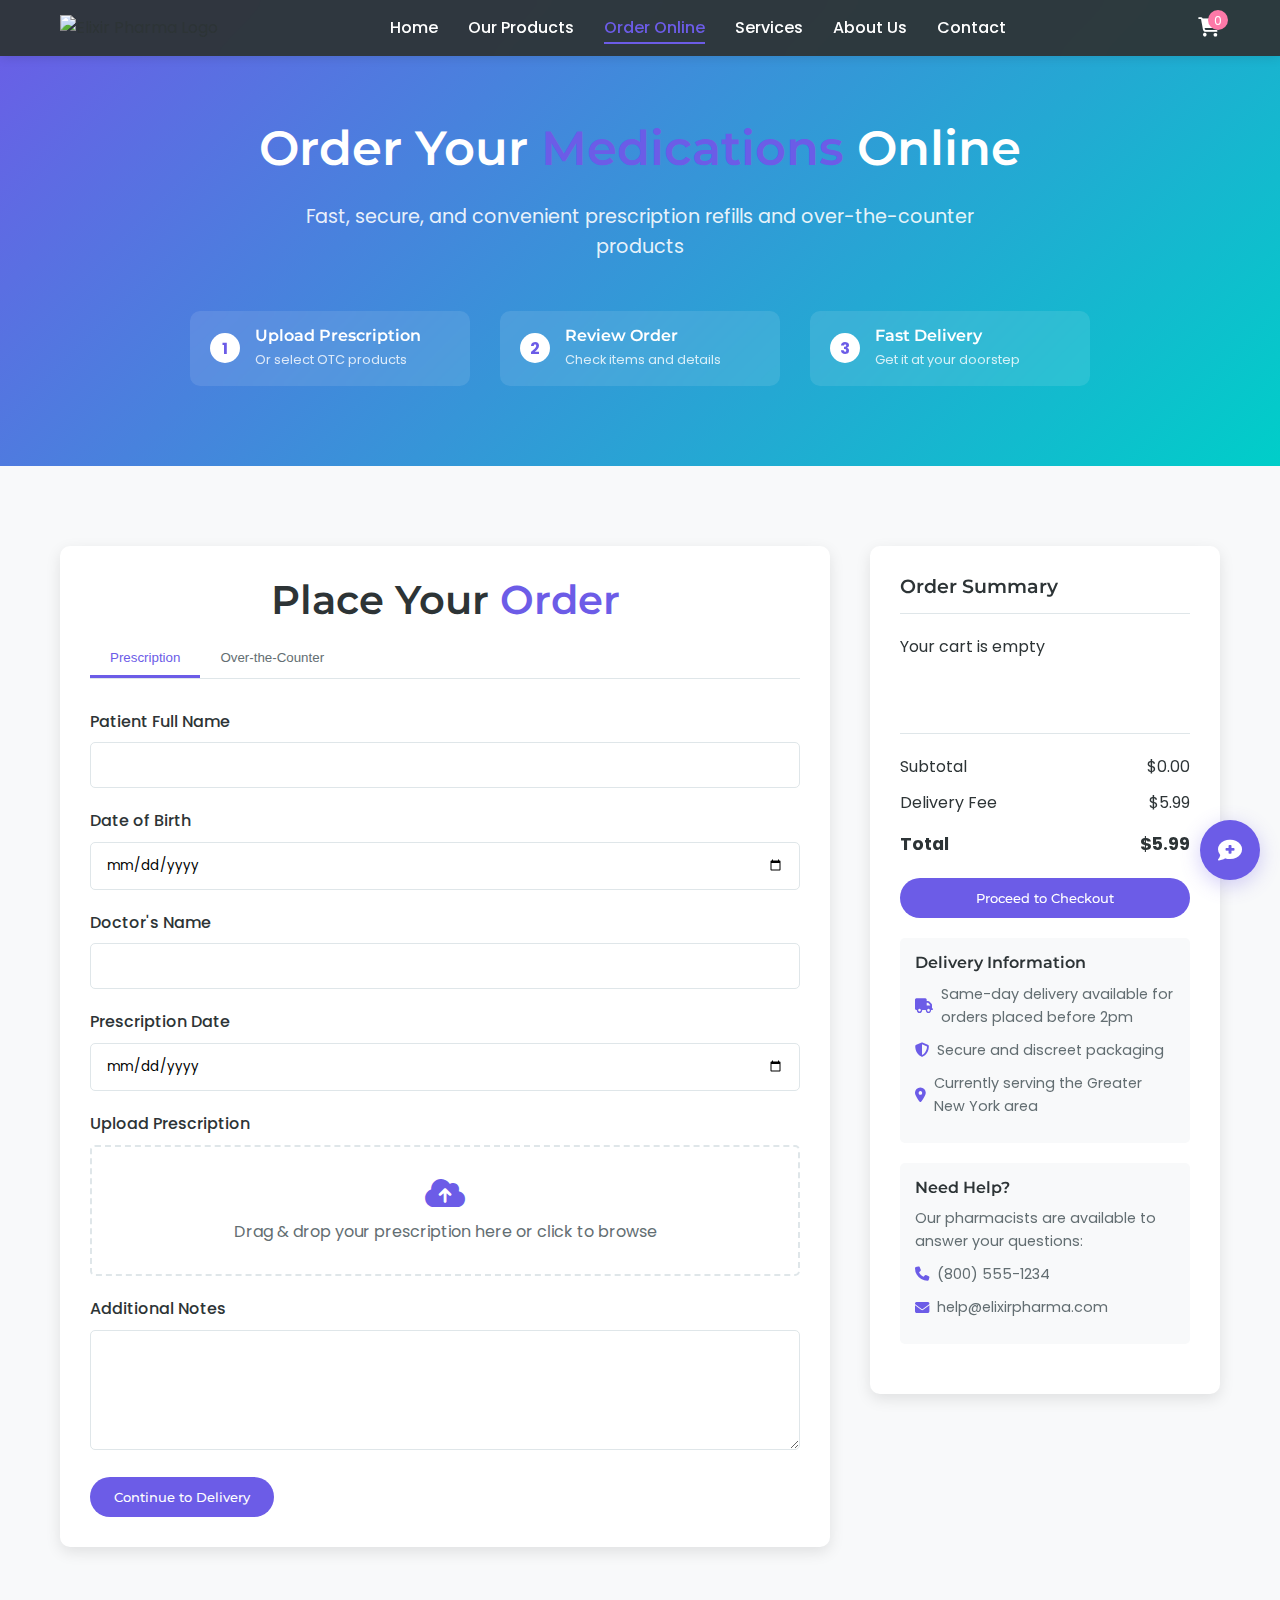
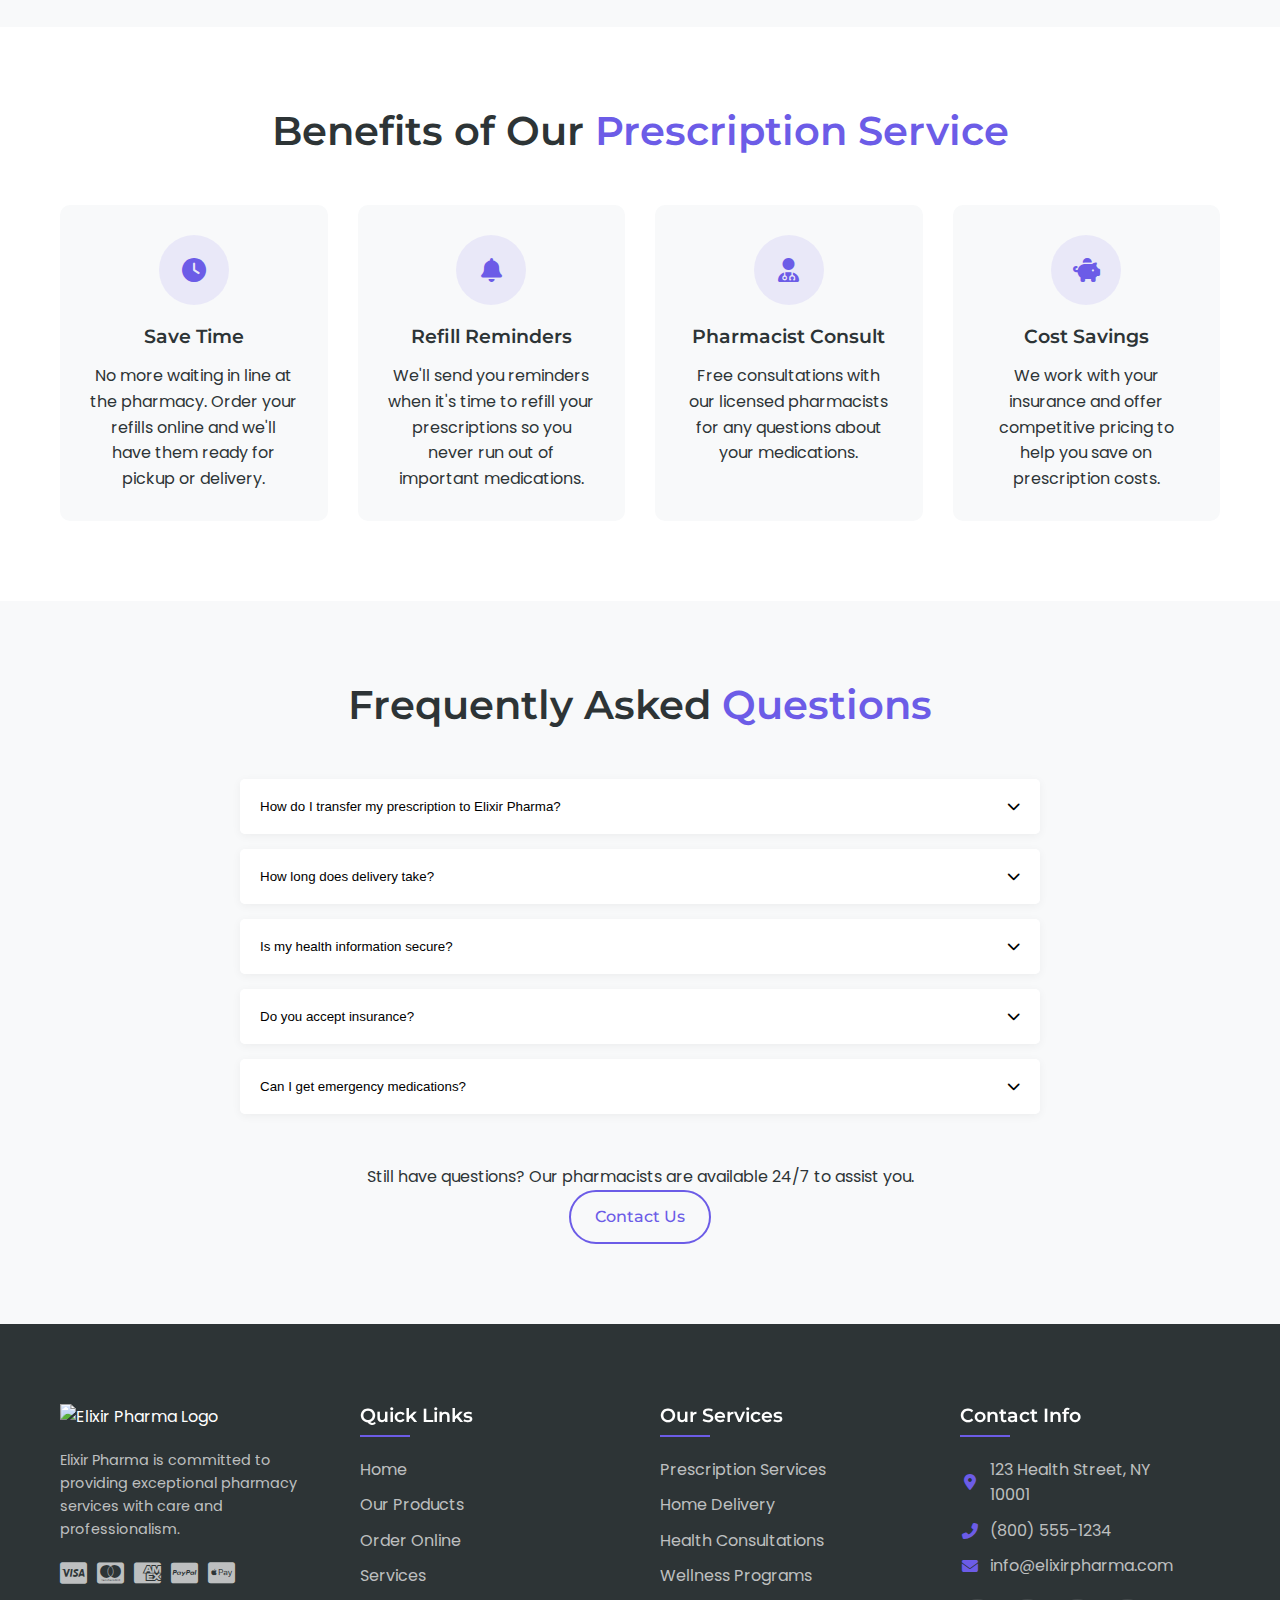
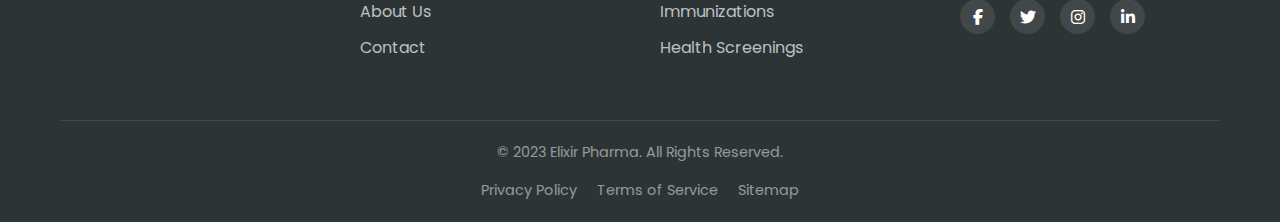
==== orders.html @ 80ccb880 "first commit" ====
<!DOCTYPE html>
<html lang="en">
<head>
    <meta charset="UTF-8">
    <meta name="viewport" content="width=device-width, initial-scale=1.0">
    <meta name="description" content="Order your medications online from Elixir Pharma. Fast, secure, and convenient prescription refills and over-the-counter products.">
    <meta name="keywords" content="online pharmacy, order medications, prescription refill, medicine delivery, pharmacy online order">
    <title>Order Medications Online | Elixir Pharma</title>
    <link rel="stylesheet" href="https://cdnjs.cloudflare.com/ajax/libs/font-awesome/6.4.0/css/all.min.css">
    <link rel="stylesheet" href="css/style.css">
    <link rel="preconnect" href="https://fonts.googleapis.com">
    <link rel="preconnect" href="https://fonts.gstatic.com" crossorigin>
    <link href="https://fonts.googleapis.com/css2?family=Poppins:wght@300;400;500;600;700&family=Montserrat:wght@400;500;600;700&display=swap" rel="stylesheet">
    <link rel="icon" href="assets/favicon.ico" type="image/x-icon">
</head>
<body>
    <!-- Header with Navigation -->
    <header class="header">
        <div class="container">
            <div class="logo">
                <a href="index.html">
                    <img src="assets/logo.svg" alt="Elixir Pharma Logo" width="180">
                </a>
            </div>
            <nav class="nav">
                <ul>
                    <li><a href="index.html">Home</a></li>
                    <li><a href="stock.html">Our Products</a></li>
                    <li><a href="orders.html" class="active">Order Online</a></li>
                    <li><a href="#services">Services</a></li>
                    <li><a href="#about">About Us</a></li>
                    <li><a href="#contact">Contact</a></li>
                </ul>
            </nav>
            <div class="mobile-menu-btn">
                <i class="fas fa-bars"></i>
            </div>
            <div class="cart-icon">
                <a href="#cart">
                    <i class="fas fa-shopping-cart"></i>
                    <span class="cart-count">0</span>
                </a>
            </div>
        </div>
    </header>

    <!-- Order Hero Section -->
    <section class="order-hero">
        <div class="container">
            <div class="order-hero-content">
                <h1>Order Your <span class="highlight">Medications</span> Online</h1>
                <p class="subtitle">Fast, secure, and convenient prescription refills and over-the-counter products</p>
                <div class="order-steps">
                    <div class="step">
                        <div class="step-number">1</div>
                        <div class="step-content">
                            <h4>Upload Prescription</h4>
                            <p>Or select OTC products</p>
                        </div>
                    </div>
                    <div class="step">
                        <div class="step-number">2</div>
                        <div class="step-content">
                            <h4>Review Order</h4>
                            <p>Check items and details</p>
                        </div>
                    </div>
                    <div class="step">
                        <div class="step-number">3</div>
                        <div class="step-content">
                            <h4>Fast Delivery</h4>
                            <p>Get it at your doorstep</p>
                        </div>
                    </div>
                </div>
            </div>
        </div>
    </section>

    <!-- Order Form Section -->
    <section class="order-form-section">
        <div class="container">
            <div class="order-form-container">
                <div class="order-form">
                    <h2 class="section-title">Place Your <span class="highlight">Order</span></h2>
                    
                    <div class="form-tabs">
                        <button class="tab-btn active" data-tab="prescription">Prescription</button>
                        <button class="tab-btn" data-tab="otc">Over-the-Counter</button>
                    </div>
                    
                    <div class="tab-content active" id="prescription-tab">
                        <form id="prescription-form">
                            <div class="form-group">
                                <label for="patient-name">Patient Full Name</label>
                                <input type="text" id="patient-name" name="patient-name" required>
                            </div>
                            
                            <div class="form-group">
                                <label for="patient-dob">Date of Birth</label>
                                <input type="date" id="patient-dob" name="patient-dob" required>
                            </div>
                            
                            <div class="form-group">
                                <label for="doctor-name">Doctor's Name</label>
                                <input type="text" id="doctor-name" name="doctor-name" required>
                            </div>
                            
                            <div class="form-group">
                                <label for="prescription-date">Prescription Date</label>
                                <input type="date" id="prescription-date" name="prescription-date" required>
                            </div>
                            
                            <div class="form-group">
                                <label for="prescription-upload">Upload Prescription</label>
                                <div class="upload-area" id="upload-area">
                                    <i class="fas fa-cloud-upload-alt"></i>
                                    <p>Drag & drop your prescription here or click to browse</p>
                                    <input type="file" id="prescription-upload" name="prescription-upload" accept="image/*,.pdf" required>
                                </div>
                                <div id="file-name-display"></div>
                            </div>
                            
                            <div class="form-group">
                                <label for="prescription-notes">Additional Notes</label>
                                <textarea id="prescription-notes" name="prescription-notes" rows="3"></textarea>
                            </div>
                            
                            <button type="submit" class="btn primary">Continue to Delivery</button>
                        </form>
                    </div>
                    
                    <div class="tab-content" id="otc-tab">
                        <div class="product-search">
                            <input type="text" placeholder="Search for products...">
                            <button class="search-btn"><i class="fas fa-search"></i></button>
                        </div>
                        
                        <div class="otc-products">
                            <!-- Product 1 -->
                            <div class="otc-product-card">
                                <div class="product-image">
                                    <img src="https://images.unsplash.com/photo-1584308666744-24d5c474f2ae" alt="Vitamin C Supplements">
                                </div>
                                <div class="product-info">
                                    <h3>Vitamin C Complex</h3>
                                    <p class="product-desc">Immune system support with 1000mg Vitamin C per serving</p>
                                    <div class="price">
                                        <span class="current-price">$18.99</span>
                                    </div>
                                    <div class="product-actions">
                                        <div class="quantity-selector">
                                            <button class="quantity-btn minus">-</button>
                                            <input type="number" value="1" min="1">
                                            <button class="quantity-btn plus">+</button>
                                        </div>
                                        <button class="btn small add-to-cart">Add to Cart</button>
                                    </div>
                                </div>
                            </div>
                            
                            <!-- Product 2 -->
                            <div class="otc-product-card">
                                <div class="product-image">
                                    <img src="https://images.unsplash.com/photo-1631729371254-42c2892f0e6e" alt="Pain Relief Cream">
                                </div>
                                <div class="product-info">
                                    <h3>Pain Relief Cream</h3>
                                    <p class="product-desc">Fast-acting formula for muscle and joint pain relief</p>
                                    <div class="price">
                                        <span class="current-price">$12.99</span>
                                    </div>
                                    <div class="product-actions">
                                        <div class="quantity-selector">
                                            <button class="quantity-btn minus">-</button>
                                            <input type="number" value="1" min="1">
                                            <button class="quantity-btn plus">+</button>
                                        </div>
                                        <button class="btn small add-to-cart">Add to Cart</button>
                                    </div>
                                </div>
                            </div>
                            
                            <!-- Product 3 -->
                            <div class="otc-product-card">
                                <div class="product-image">
                                    <img src="https://images.unsplash.com/photo-1607619056574-7b8d3ee536b2" alt="Allergy Relief">
                                </div>
                                <div class="product-info">
                                    <h3>Allergy Relief</h3>
                                    <p class="product-desc">24-hour non-drowsy formula for allergy symptoms</p>
                                    <div class="price">
                                        <span class="current-price">$14.50</span>
                                    </div>
                                    <div class="product-actions">
                                        <div class="quantity-selector">
                                            <button class="quantity-btn minus">-</button>
                                            <input type="number" value="1" min="1">
                                            <button class="quantity-btn plus">+</button>
                                        </div>
                                        <button class="btn small add-to-cart">Add to Cart</button>
                                    </div>
                                </div>
                            </div>
                        </div>
                    </div>
                </div>
                
                <div class="order-summary">
                    <h3>Order Summary</h3>
                    <div class="summary-items">
                        <p>Your cart is empty</p>
                    </div>
                    <div class="summary-totals">
                        <div class="summary-row">
                            <span>Subtotal</span>
                            <span>$0.00</span>
                        </div>
                        <div class="summary-row">
                            <span>Delivery Fee</span>
                            <span>$5.99</span>
                        </div>
                        <div class="summary-row total">
                            <span>Total</span>
                            <span>$5.99</span>
                        </div>
                    </div>
                    <button class="btn primary checkout-btn" disabled>Proceed to Checkout</button>
                    
                    <div class="delivery-info">
                        <h4>Delivery Information</h4>
                        <p><i class="fas fa-truck"></i> Same-day delivery available for orders placed before 2pm</p>
                        <p><i class="fas fa-shield-alt"></i> Secure and discreet packaging</p>
                        <p><i class="fas fa-map-marker-alt"></i> Currently serving the Greater New York area</p>
                    </div>
                    
                    <div class="need-help">
                        <h4>Need Help?</h4>
                        <p>Our pharmacists are available to answer your questions:</p>
                        <p><i class="fas fa-phone"></i> (800) 555-1234</p>
                        <p><i class="fas fa-envelope"></i> help@elixirpharma.com</p>
                    </div>
                </div>
            </div>
        </div>
    </section>

    <!-- Prescription Benefits Section -->
    <section class="prescription-benefits">
        <div class="container">
            <h2 class="section-title">Benefits of Our <span class="highlight">Prescription Service</span></h2>
            
            <div class="benefits-grid">
                <div class="benefit-card">
                    <div class="icon">
                        <i class="fas fa-clock"></i>
                    </div>
                    <h3>Save Time</h3>
                    <p>No more waiting in line at the pharmacy. Order your refills online and we'll have them ready for pickup or delivery.</p>
                </div>
                
                <div class="benefit-card">
                    <div class="icon">
                        <i class="fas fa-bell"></i>
                    </div>
                    <h3>Refill Reminders</h3>
                    <p>We'll send you reminders when it's time to refill your prescriptions so you never run out of important medications.</p>
                </div>
                
                <div class="benefit-card">
                    <div class="icon">
                        <i class="fas fa-user-md"></i>
                    </div>
                    <h3>Pharmacist Consult</h3>
                    <p>Free consultations with our licensed pharmacists for any questions about your medications.</p>
                </div>
                
                <div class="benefit-card">
                    <div class="icon">
                        <i class="fas fa-piggy-bank"></i>
                    </div>
                    <h3>Cost Savings</h3>
                    <p>We work with your insurance and offer competitive pricing to help you save on prescription costs.</p>
                </div>
            </div>
        </div>
    </section>

    <!-- FAQ Section -->
    <section class="faq-section">
        <div class="container">
            <h2 class="section-title">Frequently Asked <span class="highlight">Questions</span></h2>
            
            <div class="faq-container">
                <div class="faq-item">
                    <button class="faq-question">
                        How do I transfer my prescription to Elixir Pharma?
                        <i class="fas fa-chevron-down"></i>
                    </button>
                    <div class="faq-answer">
                        <p>Transferring your prescription is easy! You can either:</p>
                        <ol>
                            <li>Call us at (800) 555-1234 with your prescription details</li>
                            <li>Ask your doctor to send the prescription directly to us</li>
                            <li>Bring your prescription bottle to our pharmacy location</li>
                            <li>Upload your prescription through our online form</li>
                        </ol>
                        <p>We'll handle contacting your previous pharmacy for the transfer.</p>
                    </div>
                </div>
                
                <div class="faq-item">
                    <button class="faq-question">
                        How long does delivery take?
                        <i class="fas fa-chevron-down"></i>
                    </button>
                    <div class="faq-answer">
                        <p>For the Greater New York area:</p>
                        <ul>
                            <li><strong>Same-day delivery:</strong> Available for orders placed before 2pm on weekdays</li>
                            <li><strong>Next-day delivery:</strong> For orders placed after 2pm or on weekends</li>
                            <li><strong>Standard delivery:</strong> 2-3 business days for areas outside our immediate service zone</li>
                        </ul>
                        <p>You'll receive tracking information once your order is shipped.</p>
                    </div>
                </div>
                
                <div class="faq-item">
                    <button class="faq-question">
                        Is my health information secure?
                        <i class="fas fa-chevron-down"></i>
                    </button>
                    <div class="faq-answer">
                        <p>Absolutely. We take your privacy and security very seriously:</p>
                        <ul>
                            <li>All data is encrypted using 256-bit SSL technology</li>
                            <li>We comply with HIPAA regulations for healthcare data</li>
                            <li>Our systems undergo regular security audits</li>
                            <li>We never share your information without your consent</li>
                        </ul>
                    </div>
                </div>
                
                <div class="faq-item">
                    <button class="faq-question">
                        Do you accept insurance?
                        <i class="fas fa-chevron-down"></i>
                    </button>
                    <div class="faq-answer">
                        <p>Yes, we work with most major insurance providers including:</p>
                        <ul>
                            <li>Aetna</li>
                            <li>Blue Cross Blue Shield</li>
                            <li>Cigna</li>
                            <li>UnitedHealthcare</li>
                            <li>Medicare Part D</li>
                            <li>And many more</li>
                        </ul>
                        <p>During checkout, you can enter your insurance information and we'll process your claim. You can also call us for assistance with insurance questions.</p>
                    </div>
                </div>
                
                <div class="faq-item">
                    <button class="faq-question">
                        Can I get emergency medications?
                        <i class="fas fa-chevron-down"></i>
                    </button>
                    <div class="faq-answer">
                        <p>For emergency medication needs:</p>
                        <ul>
                            <li>Call us immediately at (800) 555-1234 - we have 24/7 pharmacist support</li>
                            <li>We can arrange emergency same-day delivery for critical medications</li>
                            <li>If you're in immediate need, visit our physical location at 123 Health Street, NY</li>
                        </ul>
                        <p>Please note that controlled substances may have additional requirements.</p>
                    </div>
                </div>
            </div>
            
            <div class="more-questions">
                <p>Still have questions? Our pharmacists are available 24/7 to assist you.</p>
                <a href="#contact" class="btn secondary">Contact Us</a>
            </div>
        </div>
    </section>

    <!-- Footer -->
    <footer class="footer">
        <div class="container">
            <div class="footer-grid">
                <div class="footer-col">
                    <img src="assets/logo-white.svg" alt="Elixir Pharma Logo" width="160">
                    <p class="footer-about">Elixir Pharma is committed to providing exceptional pharmacy services with care and professionalism.</p>
                    <div class="payment-methods">
                        <i class="fab fa-cc-visa"></i>
                        <i class="fab fa-cc-mastercard"></i>
                        <i class="fab fa-cc-amex"></i>
                        <i class="fab fa-cc-paypal"></i>
                        <i class="fab fa-cc-apple-pay"></i>
                    </div>
                </div>
                
                <div class="footer-col">
                    <h4>Quick Links</h4>
                    <ul>
                        <li><a href="index.html">Home</a></li>
                        <li><a href="stock.html">Our Products</a></li>
                        <li><a href="orders.html">Order Online</a></li>
                        <li><a href="#services">Services</a></li>
                        <li><a href="#about">About Us</a></li>
                        <li><a href="#contact">Contact</a></li>
                    </ul>
                </div>
                
                <div class="footer-col">
                    <h4>Our Services</h4>
                    <ul>
                        <li><a href="#">Prescription Services</a></li>
                        <li><a href="#">Home Delivery</a></li>
                        <li><a href="#">Health Consultations</a></li>
                        <li><a href="#">Wellness Programs</a></li>
                        <li><a href="#">Immunizations</a></li>
                        <li><a href="#">Health Screenings</a></li>
                    </ul>
                </div>
                
                <div class="footer-col">
                    <h4>Contact Info</h4>
                    <ul class="contact-info">
                        <li><i class="fas fa-map-marker-alt"></i> 123 Health Street, NY 10001</li>
                        <li><i class="fas fa-phone-alt"></i> (800) 555-1234</li>
                        <li><i class="fas fa-envelope"></i> info@elixirpharma.com</li>
                    </ul>
                    <div class="footer-social">
                        <a href="#"><i class="fab fa-facebook-f"></i></a>
                        <a href="#"><i class="fab fa-twitter"></i></a>
                        <a href="#"><i class="fab fa-instagram"></i></a>
                        <a href="#"><i class="fab fa-linkedin-in"></i></a>
                    </div>
                </div>
            </div>
            
            <div class="footer-bottom">
                <div class="copyright">
                    &copy; 2023 Elixir Pharma. All Rights Reserved.
                </div>
                <div class="footer-links">
                    <a href="#">Privacy Policy</a>
                    <a href="#">Terms of Service</a>
                    <a href="#">Sitemap</a>
                </div>
            </div>
        </div>
        <!-- Same footer as index.html -->
    </footer>

    <!-- Chatbot Widget -->
    <div class="chatbot-container">
        <div class="chatbot-header">
            <div class="chatbot-title">
                <i class="fas fa-robot"></i>
                <h4>Pharmacy Assistant</h4>
            </div>
            <button class="chatbot-close">
                <i class="fas fa-times"></i>
            </button>
        </div>
        <div class="chatbot-messages">
            <div class="chatbot-welcome">
                <p>Hello! I'm your virtual pharmacy assistant. How can I help you today?</p>
                <div class="quick-questions">
                    <button class="quick-question">Prescription refill</button>
                    <button class="quick-question">Delivery options</button>
                    <button class="quick-question">Product information</button>
                    <button class="quick-question">Talk to pharmacist</button>
                </div>
            </div>
        </div>
        <div class="chatbot-input">
            <input type="text" placeholder="Type your message...">
            <button class="chatbot-send">
                <i class="fas fa-paper-plane"></i>
            </button>
        </div>
    </div>
    <button class="chatbot-toggle">
        <i class="fas fa-comment-medical"></i>
    </button>
    <!-- Same chatbot as index.html -->

    <script src="js/script.js"></script>
    <script src="js/chatbot.js"></script>
    <script src="js/orders.js"></script>
</body>
</html>
---- css/style.css ----
/* Base Styles */
:root {
    --primary-color: #6c5ce7;
    --primary-dark: #5649c0;
    --secondary-color: #00cec9;
    --accent-color: #fd79a8;
    --dark-color: #2d3436;
    --light-color: #f5f6fa;
    --gray-color: #636e72;
    --light-gray: #dfe6e9;
    --success-color: #00b894;
    --warning-color: #fdcb6e;
    --danger-color: #d63031;
    --font-primary: 'Poppins', sans-serif;
    --font-secondary: 'Montserrat', sans-serif;
    --box-shadow: 0 5px 15px rgba(0, 0, 0, 0.1);
    --transition: all 0.3s ease;
}

* {
    margin: 0;
    padding: 0;
    box-sizing: border-box;
}

html {
    scroll-behavior: smooth;
}

body {
    font-family: var(--font-primary);
    color: var(--dark-color);
    background-color: var(--light-color);
    line-height: 1.6;
    overflow-x: hidden;
}

h1, h2, h3, h4, h5, h6 {
    font-family: var(--font-secondary);
    font-weight: 600;
    line-height: 1.2;
}

a {
    text-decoration: none;
    color: inherit;
    transition: var(--transition);
}

ul {
    list-style: none;
}

img {
    max-width: 100%;
    height: auto;
}

.container {
    width: 100%;
    max-width: 1200px;
    margin: 0 auto;
    padding: 0 20px;
}

.btn {
    display: inline-block;
    padding: 12px 24px;
    border-radius: 30px;
    font-weight: 500;
    text-align: center;
    cursor: pointer;
    transition: var(--transition);
    border: none;
    font-family: var(--font-secondary);
}

.btn.primary {
    background-color: var(--primary-color);
    color: white;
}

.btn.primary:hover {
    background-color: var(--primary-dark);
    transform: translateY(-3px);
    box-shadow: var(--box-shadow);
}

.btn.secondary {
    background-color: transparent;
    color: var(--primary-color);
    border: 2px solid var(--primary-color);
}

.btn.secondary:hover {
    background-color: var(--primary-color);
    color: white;
    transform: translateY(-3px);
    box-shadow: var(--box-shadow);
}

.btn.small {
    padding: 8px 16px;
    font-size: 14px;
}

.highlight {
    color: var(--primary-color);
}

.section-title {
    font-size: 2.5rem;
    margin-bottom: 1rem;
    text-align: center;
}

.section-subtitle {
    color: var(--gray-color);
    text-align: center;
    margin-bottom: 3rem;
    font-size: 1.1rem;
}

/* Header Styles */
.header {
    position: fixed;
    top: 0;
    left: 0;
    width: 100%;
    z-index: 1000;
    background-color: rgba(45, 52, 54, 0.95);
    backdrop-filter: blur(10px);
    padding: 15px 0;
    box-shadow: 0 2px 10px rgba(0, 0, 0, 0.1);
    transition: var(--transition);
}

.header .container {
    display: flex;
    justify-content: space-between;
    align-items: center;
}

.logo img {
    transition: var(--transition);
}

.logo img:hover {
    opacity: 0.9;
}

.nav ul {
    display: flex;
    gap: 30px;
}

.nav a {
    color: white;
    font-weight: 500;
    position: relative;
    padding: 5px 0;
}

.nav a::after {
    content: '';
    position: absolute;
    bottom: 0;
    left: 0;
    width: 0;
    height: 2px;
    background-color: var(--primary-color);
    transition: var(--transition);
}

.nav a:hover::after,
.nav a.active::after {
    width: 100%;
}

.nav a.active {
    color: var(--primary-color);
}

.cart-icon {
    position: relative;
    margin-left: 20px;
}

.cart-icon a {
    color: white;
    font-size: 1.2rem;
    display: flex;
    align-items: center;
}

.cart-count {
    background-color: var(--accent-color);
    color: white;
    border-radius: 50%;
    width: 20px;
    height: 20px;
    display: flex;
    justify-content: center;
    align-items: center;
    font-size: 12px;
    position: absolute;
    top: -8px;
    right: -8px;
}

.mobile-menu-btn {
    display: none;
    color: white;
    font-size: 1.5rem;
    cursor: pointer;
}

/* Hero Section */
.hero {
    position: relative;
    height: 100vh;
    min-height: 700px;
    display: flex;
    align-items: center;
    margin-top: 70px;
}

.video-background {
    position: absolute;
    top: 0;
    left: 0;
    width: 100%;
    height: 100%;
    overflow: hidden;
    z-index: -1;
}

.video-background video {
    min-width: 100%;
    min-height: 100%;
    object-fit: cover;
}

.overlay {
    position: absolute;
    top: 0;
    left: 0;
    width: 100%;
    height: 100%;
    background-color: rgba(45, 52, 54, 0.7);
}

.hero-content {
    max-width: 600px;
    color: white;
}

.hero h1 {
    font-size: 3.5rem;
    margin-bottom: 1.5rem;
    line-height: 1.2;
}

.hero .subtitle {
    font-size: 1.2rem;
    margin-bottom: 2rem;
    color: rgba(255, 255, 255, 0.9);
}

.cta-buttons {
    display: flex;
    gap: 15px;
    margin-bottom: 3rem;
}

.trust-badges {
    display: flex;
    gap: 20px;
    flex-wrap: wrap;
}

.badge {
    display: flex;
    align-items: center;
    gap: 8px;
    background-color: rgba(255, 255, 255, 0.1);
    padding: 10px 15px;
    border-radius: 30px;
    backdrop-filter: blur(5px);
}

.badge i {
    color: var(--primary-color);
}

/* Services Section */
.services {
    padding: 100px 0;
    background-color: white;
}

.services-grid {
    display: grid;
    grid-template-columns: repeat(auto-fit, minmax(250px, 1fr));
    gap: 30px;
    margin-top: 50px;
}

.service-card {
    background-color: white;
    border-radius: 10px;
    padding: 30px;
    box-shadow: var(--box-shadow);
    transition: var(--transition);
    text-align: center;
}

.service-card:hover {
    transform: translateY(-10px);
    box-shadow: 0 15px 30px rgba(0, 0, 0, 0.1);
}

.service-card .icon {
    width: 80px;
    height: 80px;
    background-color: rgba(108, 92, 231, 0.1);
    border-radius: 50%;
    display: flex;
    justify-content: center;
    align-items: center;
    margin: 0 auto 20px;
    font-size: 1.8rem;
    color: var(--primary-color);
}

.service-card h3 {
    margin-bottom: 15px;
    font-size: 1.3rem;
}

.service-card p {
    color: var(--gray-color);
    margin-bottom: 20px;
}

.learn-more {
    color: var(--primary-color);
    font-weight: 500;
    display: inline-flex;
    align-items: center;
    gap: 5px;
}

/* Featured Products */
.featured-products {
    padding: 100px 0;
    background-color: #f8f9fa;
}

.products-grid {
    display: grid;
    grid-template-columns: repeat(auto-fit, minmax(280px, 1fr));
    gap: 30px;
    margin-top: 50px;
}

.product-card {
    background-color: white;
    border-radius: 10px;
    overflow: hidden;
    box-shadow: var(--box-shadow);
    transition: var(--transition);
}

.product-card:hover {
    transform: translateY(-10px);
    box-shadow: 0 15px 30px rgba(0, 0, 0, 0.1);
}

.product-image {
    position: relative;
    height: 200px;
    overflow: hidden;
}

.product-image img {
    width: 100%;
    height: 100%;
    object-fit: cover;
    transition: var(--transition);
}

.product-card:hover .product-image img {
    transform: scale(1.05);
}

.discount-badge, .best-seller {
    position: absolute;
    top: 15px;
    right: 15px;
    padding: 5px 10px;
    border-radius: 20px;
    font-size: 12px;
    font-weight: 600;
    color: white;
}

.discount-badge {
    background-color: var(--danger-color);
}

.best-seller {
    background-color: var(--success-color);
}

.product-info {
    padding: 20px;
}

.product-info h3 {
    margin-bottom: 5px;
    font-size: 1.2rem;
}

.product-desc {
    color: var(--gray-color);
    font-size: 0.9rem;
    margin-bottom: 15px;
}

.price {
    display: flex;
    align-items: center;
    gap: 10px;
    margin-bottom: 15px;
}

.current-price {
    font-size: 1.2rem;
    font-weight: 700;
    color: var(--primary-color);
}

.old-price {
    font-size: 0.9rem;
    text-decoration: line-through;
    color: var(--gray-color);
}

.view-all {
    text-align: center;
    margin-top: 50px;
}

/* About Section */
.about {
    padding: 100px 0;
    background-color: white;
}

.about-content {
    display: grid;
    grid-template-columns: 1fr 1fr;
    gap: 50px;
    align-items: center;
}

.about-text {
    padding-right: 30px;
}

.about-image {
    border-radius: 10px;
    overflow: hidden;
    box-shadow: var(--box-shadow);
}

.about-image img {
    width: 100%;
    height: auto;
    display: block;
}

.stats {
    display: grid;
    grid-template-columns: repeat(3, 1fr));
    gap: 20px;
    margin-top: 30px;
}

.stat-item {
    text-align: center;
    padding: 20px;
    background-color: #f8f9fa;
    border-radius: 10px;
}

.stat-number {
    font-size: 2rem;
    font-weight: 700;
    color: var(--primary-color);
    margin-bottom: 5px;
}

.stat-label {
    font-size: 0.9rem;
    color: var(--gray-color);
}

/* Testimonials */
.testimonials {
    padding: 100px 0;
    background-color: #f8f9fa;
}

.testimonial-slider {
    display: grid;
    grid-template-columns: repeat(auto-fit, minmax(300px, 1fr));
    gap: 30px;
    margin-top: 50px;
}

.testimonial-card {
    background-color: white;
    border-radius: 10px;
    padding: 30px;
    box-shadow: var(--box-shadow);
}

.rating {
    color: var(--warning-color);
    margin-bottom: 20px;
}

.testimonial-text {
    font-style: italic;
    margin-bottom: 20px;
    color: var(--dark-color);
}

.customer {
    display: flex;
    align-items: center;
    gap: 15px;
}

.customer img {
    width: 50px;
    height: 50px;
    border-radius: 50%;
    object-fit: cover;
}

.customer-info h4 {
    font-size: 1rem;
    margin-bottom: 5px;
}

.customer-info p {
    font-size: 0.8rem;
    color: var(--gray-color);
}

/* Contact Section */
.contact {
    padding: 100px 0;
    background-color: white;
}

.contact-container {
    display: grid;
    grid-template-columns: 1fr 1fr;
    gap: 50px;
}

.contact-info {
    padding-right: 30px;
}

.info-item {
    display: flex;
    gap: 20px;
    margin-bottom: 30px;
}

.info-item .icon {
    width: 50px;
    height: 50px;
    background-color: rgba(108, 92, 231, 0.1);
    border-radius: 50%;
    display: flex;
    justify-content: center;
    align-items: center;
    font-size: 1.2rem;
    color: var(--primary-color);
    flex-shrink: 0;
}

.info-content h4 {
    margin-bottom: 5px;
}

.social-links {
    display: flex;
    gap: 15px;
    margin-top: 30px;
}

.social-links a {
    width: 40px;
    height: 40px;
    background-color: rgba(108, 92, 231, 0.1);
    border-radius: 50%;
    display: flex;
    justify-content: center;
    align-items: center;
    color: var(--primary-color);
    transition: var(--transition);
}

.social-links a:hover {
    background-color: var(--primary-color);
    color: white;
}

.contact-form {
    background-color: #f8f9fa;
    padding: 30px;
    border-radius: 10px;
    box-shadow: var(--box-shadow);
}

.contact-form h3 {
    margin-bottom: 20px;
    font-size: 1.5rem;
}

.form-group {
    margin-bottom: 20px;
}

.form-group input,
.form-group textarea,
.form-group select {
    width: 100%;
    padding: 12px 15px;
    border: 1px solid var(--light-gray);
    border-radius: 5px;
    font-family: var(--font-primary);
    transition: var(--transition);
}

.form-group input:focus,
.form-group textarea:focus,
.form-group select:focus {
    outline: none;
    border-color: var(--primary-color);
    box-shadow: 0 0 0 3px rgba(108, 92, 231, 0.2);
}

.form-group textarea {
    resize: vertical;
    min-height: 120px;
}

/* Newsletter */
.newsletter {
    padding: 60px 0;
    background-color: var(--primary-color);
    color: white;
}

.newsletter-container {
    display: flex;
    justify-content: space-between;
    align-items: center;
}

.newsletter-text h3 {
    font-size: 1.5rem;
    margin-bottom: 10px;
}

.newsletter-form {
    display: flex;
    gap: 10px;
    width: 50%;
}

.newsletter-form input {
    flex: 1;
    padding: 12px 15px;
    border: none;
    border-radius: 30px;
    font-family: var(--font-primary);
}

.newsletter-form button {
    padding: 12px 25px;
}

/* Footer */
.footer {
    background-color: var(--dark-color);
    color: white;
    padding: 80px 0 0;
}

.footer-grid {
    display: grid;
    grid-template-columns: repeat(auto-fit, minmax(200px, 1fr));
    gap: 40px;
    margin-bottom: 50px;
}

.footer-about {
    color: rgba(255, 255, 255, 0.7);
    margin: 20px 0;
    font-size: 0.9rem;
}

.payment-methods {
    display: flex;
    gap: 10px;
    margin-top: 20px;
    font-size: 1.5rem;
    color: rgba(255, 255, 255, 0.7);
}

.footer-col h4 {
    font-size: 1.2rem;
    margin-bottom: 20px;
    position: relative;
    padding-bottom: 10px;
}

.footer-col h4::after {
    content: '';
    position: absolute;
    bottom: 0;
    left: 0;
    width: 50px;
    height: 2px;
    background-color: var(--primary-color);
}

.footer-col ul li {
    margin-bottom: 10px;
}

.footer-col ul li a {
    color: rgba(255, 255, 255, 0.7);
    transition: var(--transition);
}

.footer-col ul li a:hover {
    color: var(--primary-color);
    padding-left: 5px;
}

.contact-info {
    color: rgba(255, 255, 255, 0.7);
}

.contact-info li {
    margin-bottom: 15px;
    display: flex;
    align-items: center;
    gap: 10px;
}

.contact-info i {
    color: var(--primary-color);
    width: 20px;
    text-align: center;
}

.footer-social {
    display: flex;
    gap: 15px;
    margin-top: 20px;
}

.footer-social a {
    width: 35px;
    height: 35px;
    background-color: rgba(255, 255, 255, 0.1);
    border-radius: 50%;
    display: flex;
    justify-content: center;
    align-items: center;
    color: white;
    transition: var(--transition);
}

.footer-social a:hover {
    background-color: var(--primary-color);
    transform: translateY(-3px);
}

.footer-bottom {
    border-top: 1px solid rgba(255, 255, 255, 0.1);
    padding: 20px 0;
    text-align: center;
    color: rgba(255, 255, 255, 0.5);
    font-size: 0.9rem;
}

.footer-links {
    display: flex;
    justify-content: center;
    gap: 20px;
    margin-top: 15px;
}

.footer-links a {
    color: rgba(255, 255, 255, 0.5);
    transition: var(--transition);
}

.footer-links a:hover {
    color: var(--primary-color);
}

/* Chatbot Styles */
.chatbot-container {
    position: fixed;
    bottom: 80px;
    right: 30px;
    width: 350px;
    background-color: white;
    border-radius: 15px;
    box-shadow: 0 5px 30px rgba(0, 0, 0, 0.2);
    overflow: hidden;
    transform: translateY(20px);
    opacity: 0;
    visibility: hidden;
    transition: all 0.3s ease;
    z-index: 1000;
}

.chatbot-container.active {
    transform: translateY(0);
    opacity: 1;
    visibility: visible;
}

.chatbot-header {
    background-color: var(--primary-color);
    color: white;
    padding: 15px 20px;
    display: flex;
    justify-content: space-between;
    align-items: center;
}

.chatbot-title {
    display: flex;
    align-items: center;
    gap: 10px;
}

.chatbot-title i {
    font-size: 1.2rem;
}

.chatbot-title h4 {
    font-size: 1rem;
    margin: 0;
}

.chatbot-close {
    background: none;
    border: none;
    color: white;
    font-size: 1.2rem;
    cursor: pointer;
    transition: var(--transition);
}

.chatbot-close:hover {
    transform: rotate(90deg);
}

.chatbot-messages {
    height: 300px;
    overflow-y: auto;
    padding: 20px;
    background-color: #f8f9fa;
}

.chatbot-welcome {
    background-color: white;
    padding: 15px;
    border-radius: 10px;
    margin-bottom: 15px;
    box-shadow: 0 2px 5px rgba(0, 0, 0, 0.05);
}

.quick-questions {
    display: grid;
    grid-template-columns: 1fr 1fr;
    gap: 10px;
    margin-top: 15px;
}

.quick-question {
    background-color: var(--light-color);
    border: none;
    border-radius: 20px;
    padding: 8px 12px;
    font-size: 0.8rem;
    cursor: pointer;
    transition: var(--transition);
    text-align: left;
}

.quick-question:hover {
    background-color: var(--primary-color);
    color: white;
}

.chatbot-input {
    display: flex;
    padding: 15px;
    border-top: 1px solid var(--light-gray);
}

.chatbot-input input {
    flex: 1;
    padding: 10px 15px;
    border: 1px solid var(--light-gray);
    border-radius: 30px;
    outline: none;
    transition: var(--transition);
}

.chatbot-input input:focus {
    border-color: var(--primary-color);
}

.chatbot-send {
    background-color: var(--primary-color);
    color: white;
    border: none;
    width: 40px;
    height: 40px;
    border-radius: 50%;
    margin-left: 10px;
    cursor: pointer;
    transition: var(--transition);
}

.chatbot-send:hover {
    background-color: var(--primary-dark);
    transform: translateY(-3px);
}

.chatbot-toggle {
    position: fixed;
    bottom: 20px;
    right: 20px;
    width: 60px;
    height: 60px;
    background-color: var(--primary-color);
    color: white;
    border: none;
    border-radius: 50%;
    display: flex;
    justify-content: center;
    align-items: center;
    font-size: 1.5rem;
    cursor: pointer;
    box-shadow: 0 5px 20px rgba(108, 92, 231, 0.3);
    z-index: 999;
    transition: var(--transition);
}

.chatbot-toggle:hover {
    background-color: var(--primary-dark);
    transform: translateY(-5px);
}

/* Order Page Styles */
.order-hero {
    background: linear-gradient(135deg, var(--primary-color), var(--secondary-color));
    color: white;
    padding: 120px 0 80px;
    text-align: center;
}

.order-hero h1 {
    font-size: 3rem;
    margin-bottom: 1.5rem;
}

.order-hero .subtitle {
    font-size: 1.2rem;
    max-width: 700px;
    margin: 0 auto 3rem;
    color: rgba(255, 255, 255, 0.9);
}

.order-steps {
    display: flex;
    justify-content: center;
    gap: 30px;
    max-width: 900px;
    margin: 0 auto;
}

.step {
    display: flex;
    gap: 15px;
    align-items: center;
    text-align: left;
    background-color: rgba(255, 255, 255, 0.1);
    padding: 15px 20px;
    border-radius: 10px;
    backdrop-filter: blur(5px);
    flex: 1;
}

.step-number {
    width: 30px;
    height: 30px;
    background-color: white;
    color: var(--primary-color);
    border-radius: 50%;
    display: flex;
    justify-content: center;
    align-items: center;
    font-weight: 700;
    flex-shrink: 0;
}

.step-content h4 {
    font-size: 1rem;
    margin-bottom: 5px;
}

.step-content p {
    font-size: 0.8rem;
    color: rgba(255, 255, 255, 0.8);
}

.order-form-section {
    padding: 80px 0;
    background-color: #f8f9fa;
}

.order-form-container {
    display: grid;
    grid-template-columns: 1fr 350px;
    gap: 40px;
}

.order-form {
    background-color: white;
    padding: 30px;
    border-radius: 10px;
    box-shadow: var(--box-shadow);
}

.form-tabs {
    display: flex;
    margin-bottom: 30px;
    border-bottom: 1px solid var(--light-gray);
}

.tab-btn {
    padding: 10px 20px;
    background: none;
    border: none;
    border-bottom: 3px solid transparent;
    font-weight: 500;
    cursor: pointer;
    transition: var(--transition);
    color: var(--gray-color);
}

.tab-btn.active {
    color: var(--primary-color);
    border-bottom-color: var(--primary-color);
}

.tab-content {
    display: none;
}

.tab-content.active {
    display: block;
}

.form-group {
    margin-bottom: 20px;
}

.form-group label {
    display: block;
    margin-bottom: 8px;
    font-weight: 500;
}

.form-group input,
.form-group textarea,
.form-group select {
    width: 100%;
    padding: 12px 15px;
    border: 1px solid var(--light-gray);
    border-radius: 5px;
    font-family: var(--font-primary);
    transition: var(--transition);
}

.form-group input:focus,
.form-group textarea:focus,
.form-group select:focus {
    outline: none;
    border-color: var(--primary-color);
    box-shadow: 0 0 0 3px rgba(108, 92, 231, 0.2);
}

.upload-area {
    border: 2px dashed var(--light-gray);
    border-radius: 5px;
    padding: 30px;
    text-align: center;
    cursor: pointer;
    transition: var(--transition);
}

.upload-area:hover {
    border-color: var(--primary-color);
    background-color: rgba(108, 92, 231, 0.05);
}

.upload-area i {
    font-size: 2rem;
    color: var(--primary-color);
    margin-bottom: 10px;
}

.upload-area p {
    color: var(--gray-color);
}

#prescription-upload {
    display: none;
}

#file-name-display {
    margin-top: 10px;
    font-size: 0.9rem;
    color: var(--gray-color);
}

.order-summary {
    background-color: white;
    padding: 30px;
    border-radius: 10px;
    box-shadow: var(--box-shadow);
    position: sticky;
    top: 100px;
    align-self: start;
}

.order-summary h3 {
    margin-bottom: 20px;
    padding-bottom: 15px;
    border-bottom: 1px solid var(--light-gray);
}

.summary-items {
    min-height: 100px;
    margin-bottom: 20px;
    border-bottom: 1px solid var(--light-gray);
    padding-bottom: 20px;
}

.summary-totals {
    margin-bottom: 20px;
}

.summary-row {
    display: flex;
    justify-content: space-between;
    margin-bottom: 10px;
}

.summary-row.total {
    font-weight: 700;
    font-size: 1.1rem;
    margin-top: 15px;
}

.checkout-btn {
    width: 100%;
    margin-bottom: 20px;
}

.delivery-info, .need-help {
    padding: 15px;
    background-color: #f8f9fa;
    border-radius: 5px;
    margin-bottom: 20px;
}

.delivery-info h4, .need-help h4 {
    margin-bottom: 10px;
    font-size: 1rem;
}

.delivery-info p, .need-help p {
    font-size: 0.9rem;
    color: var(--gray-color);
    margin-bottom: 10px;
    display: flex;
    align-items: center;
    gap: 8px;
}

.delivery-info i, .need-help i {
    color: var(--primary-color);
}

/* Prescription Benefits */
.prescription-benefits {
    padding: 80px 0;
    background-color: white;
}

.benefits-grid {
    display: grid;
    grid-template-columns: repeat(auto-fit, minmax(250px, 1fr));
    gap: 30px;
    margin-top: 50px;
}

.benefit-card {
    text-align: center;
    padding: 30px;
    background-color: #f8f9fa;
    border-radius: 10px;
    transition: var(--transition);
}

.benefit-card:hover {
    transform: translateY(-10px);
    box-shadow: var(--box-shadow);
}

.benefit-card .icon {
    width: 70px;
    height: 70px;
    background-color: rgba(108, 92, 231, 0.1);
    border-radius: 50%;
    display: flex;
    justify-content: center;
    align-items: center;
    margin: 0 auto 20px;
    font-size: 1.5rem;
    color: var(--primary-color);
}

.benefit-card h3 {
    margin-bottom: 15px;
    font-size: 1.2rem;
}

/* FAQ Section */
.faq-section {
    padding: 80px 0;
    background-color: #f8f9fa;
}

.faq-container {
    max-width: 800px;
    margin: 50px auto 0;
}

.faq-item {
    margin-bottom: 15px;
    border-radius: 5px;
    overflow: hidden;
    box-shadow: 0 2px 10px rgba(0, 0, 0, 0.05);
}

.faq-question {
    width: 100%;
    padding: 20px;
    background-color: white;
    border: none;
    text-align: left;
    display: flex;
    justify-content: space-between;
    align-items: center;
    font-weight: 500;
    cursor: pointer;
    transition: var(--transition);
}

.faq-question i {
    transition: var(--transition);
}

.faq-question.active i {
    transform: rotate(180deg);
}

.faq-answer {
    padding: 0 20px;
    max-height: 0;
    overflow: hidden;
    transition: max-height 0.3s ease;
    background-color: white;
}

.faq-answer.active {
    padding: 20px;
    max-height: 500px;
}

.faq-answer p {
    margin-bottom: 15px;
}

.faq-answer ol, .faq-answer ul {
    margin-bottom: 15px;
    padding-left: 20px;
}

.faq-answer li {
    margin-bottom: 8px;
}

.more-questions {
    text-align: center;
    margin-top: 50px;
}

/* Products Page Styles */
.products-hero {
    background: linear-gradient(135deg, var(--primary-dark), var(--primary-color));
    color: white;
    padding: 120px 0 60px;
    text-align: center;
}

.products-hero h1 {
    font-size: 3rem;
    margin-bottom: 1.5rem;
}

.products-hero .subtitle {
    font-size: 1.2rem;
    max-width: 700px;
    margin: 0 auto 3rem;
    color: rgba(255, 255, 255, 0.9);
}

.product-search-large {
    max-width: 600px;
    margin: 0 auto;
    position: relative;
}

.product-search-large input {
    width: 100%;
    padding: 15px 20px;
    border: none;
    border-radius: 30px;
    font-family: var(--font-primary);
    padding-right: 50px;
}

.product-search-large .search-btn {
    position: absolute;
    right: 5px;
    top: 5px;
    width: 40px;
    height: 40px;
    background-color: var(--primary-color);
    color: white;
    border: none;
    border-radius: 50%;
    cursor: pointer;
}

.products-section {
    padding: 80px 0;
    background-color: #f8f9fa;
}

.products-filter {
    display: flex;
    justify-content: space-between;
    margin-bottom: 30px;
}

.filter-category {
    background-color: white;
    padding: 20px;
    border-radius: 10px;
    box-shadow: var(--box-shadow);
    width: 250px;
}

.filter-category h4 {
    margin-bottom: 15px;
    font-size: 1.1rem;
}

.filter-category ul {
    display: flex;
    flex-direction: column;
    gap: 10px;
}

.filter-category a {
    color: var(--gray-color);
    font-size: 0.9rem;
    transition: var(--transition);
    display: block;
    padding: 5px 0;
}

.filter-category a:hover,
.filter-category a.active {
    color: var(--primary-color);
    padding-left: 5px;
}

.filter-options {
    display: flex;
    gap: 20px;
}

.filter-sort {
    display: flex;
    align-items: center;
    gap: 10px;
}

.filter-sort label {
    font-size: 0.9rem;
    color: var(--gray-color);
}

.filter-sort select {
    padding: 8px 12px;
    border: 1px solid var(--light-gray);
    border-radius: 5px;
    font-family: var(--font-primary);
}

.filter-view {
    display: flex;
    gap: 5px;
}

.view-btn {
    width: 40px;
    height: 40px;
    background-color: white;
    border: 1px solid var(--light-gray);
    border-radius: 5px;
    display: flex;
    justify-content: center;
    align-items: center;
    cursor: pointer;
    transition: var(--transition);
}

.view-btn.active,
.view-btn:hover {
    background-color: var(--primary-color);
    color: white;
    border-color: var(--primary-color);
}

.products-grid {
    display: grid;
    grid-template-columns: repeat(auto-fill, minmax(250px, 1fr));
    gap: 30px;
}

.product-card {
    background-color: white;
    border-radius: 10px;
    overflow: hidden;
    box-shadow: var(--box-shadow);
    transition: var(--transition);
    position: relative;
}

.product-card:hover {
    transform: translateY(-10px);
    box-shadow: 0 15px 30px rgba(0, 0, 0, 0.1);
}

.product-image {
    height: 180px;
    overflow: hidden;
    position: relative;
}

.product-image img {
    width: 100%;
    height: 100%;
    object-fit: cover;
    transition: var(--transition);
}

.product-card:hover .product-image img {
    transform: scale(1.05);
}

.prescription-badge, .new-badge {
    position: absolute;
    top: 15px;
    right: 15px;
    padding: 5px 10px;
    border-radius: 20px;
    font-size: 12px;
    font-weight: 600;
    color: white;
}

.prescription-badge {
    background-color: var(--danger-color);
}

.new-badge {
    background-color: var(--secondary-color);
}

.product-info {
    padding: 20px;
}

.product-info h3 {
    margin-bottom: 5px;
    font-size: 1.1rem;
}

.product-desc {
    color: var(--gray-color);
    font-size: 0.9rem;
    margin-bottom: 15px;
}

.price {
    display: flex;
    align-items: center;
    gap: 10px;
    margin-bottom: 15px;
}

.current-price {
    font-size: 1.1rem;
    font-weight: 700;
    color: var(--primary-color);
}

.insurance {
    font-size: 0.8rem;
    color: var(--success-color);
    font-weight: 500;
}

.product-actions {
    display: flex;
    gap: 10px;
}

.add-to-cart {
    flex: 1;
}

.info-btn {
    width: 40px;
    height: 40px;
    background-color: rgba(108, 92, 231, 0.1);
    border: none;
    border-radius: 50%;
    color: var(--primary-color);
    cursor: pointer;
    transition: var(--transition);
}

.info-btn:hover {
    background-color: var(--primary-color);
    color: white;
}

.product-details {
    position: absolute;
    top: 0;
    left: 0;
    width: 100%;
    height: 100%;
    background-color: white;
    padding: 20px;
    overflow-y: auto;
    transform: translateY(100%);
    transition: var(--transition);
    z-index: 1;
}

.product-card .product-details.active {
    transform: translateY(0);
}

.close-details {
    position: absolute;
    top: 15px;
    right: 15px;
    background: none;
    border: none;
    font-size: 1.2rem;
    color: var(--gray-color);
    cursor: pointer;
    transition: var(--transition);
}

.close-details:hover {
    color: var(--primary-color);
    transform: rotate(90deg);
}

.pagination {
    display: flex;
    justify-content: center;
    gap: 5px;
    margin-top: 50px;
}

.page-btn {
    width: 40px;
    height: 40px;
    background-color: white;
    border: 1px solid var(--light-gray);
    border-radius: 5px;
    display: flex;
    justify-content: center;
    align-items: center;
    cursor: pointer;
    transition: var(--transition);
}

.page-btn.disabled {
    opacity: 0.5;
    cursor: not-allowed;
}

.page-btn.active,
.page-btn:hover:not(.disabled) {
    background-color: var(--primary-color);
    color: white;
    border-color: var(--primary-color);
}

/* Product Categories */
.product-categories {
    padding: 80px 0;
    background-color: white;
}

.categories-grid {
    display: grid;
    grid-template-columns: repeat(auto-fit, minmax(200px, 1fr));
    gap: 20px;
    margin-top: 50px;
}

.category-card {
    display: block;
    border-radius: 10px;
    overflow: hidden;
    box-shadow: var(--box-shadow);
    transition: var(--transition);
    position: relative;
}

.category-card:hover {
    transform: translateY(-10px);
    box-shadow: 0 15px 30px rgba(0, 0, 0, 0.1);
}

.category-image {
    height: 150px;
    overflow: hidden;
}

.category-image img {
    width: 100%;
    height: 100%;
    object-fit: cover;
    transition: var(--transition);
}

.category-card:hover .category-image img {
    transform: scale(1.1);
}

.category-card h3 {
    padding: 15px;
    text-align: center;
    background-color: white;
    margin: 0;
    font-size: 1rem;
}

/* Why Choose Us */
.why-choose-us {
    padding: 80px 0;
    background-color: #f8f9fa;
}

.reasons-grid {
    display: grid;
    grid-template-columns: repeat(auto-fit, minmax(250px, 1fr));
    gap: 30px;
    margin-top: 50px;
}

.reason-card {
    background-color: white;
    padding: 30px;
    border-radius: 10px;
    box-shadow: var(--box-shadow);
    transition: var(--transition);
    text-align: center;
}

.reason-card:hover {
    transform: translateY(-10px);
    box-shadow: 0 15px 30px rgba(0, 0, 0, 0.1);
}

.reason-card .icon {
    width: 70px;
    height: 70px;
    background-color: rgba(108, 92, 231, 0.1);
    border-radius: 50%;
    display: flex;
    justify-content: center;
    align-items: center;
    margin: 0 auto 20px;
    font-size: 1.5rem;
    color: var(--primary-color);
}

.reason-card h3 {
    margin-bottom: 15px;
    font-size: 1.2rem;
}

.reason-card p {
    color: var(--gray-color);
    font-size: 0.9rem;
}

/* Responsive Styles */
@media (max-width: 992px) {
    .about-content,
    .contact-container {
        grid-template-columns: 1fr;
    }
    
    .about-text {
        padding-right: 0;
        margin-bottom: 30px;
    }
    
    .order-form-container {
        grid-template-columns: 1fr;
    }
    
    .order-summary {
        position: static;
        margin-top: 40px;
    }
}

@media (max-width: 768px) {
    .nav {
        position: fixed;
        top: 70px;
        left: 0;
        width: 100%;
        background-color: var(--dark-color);
        padding: 20px;
        box-shadow: 0 5px 10px rgba(0, 0, 0, 0.1);
        transform: translateY(-150%);
        opacity: 0;
        transition: var(--transition);
    }
    
    .nav.active {
        transform: translateY(0);
        opacity: 1;
    }
    
    .nav ul {
        flex-direction: column;
        gap: 15px;
    }
    
    .mobile-menu-btn {
        display: block;
    }
    
    .hero h1 {
        font-size: 2.5rem;
    }
    
    .section-title {
        font-size: 2rem;
    }
    
    .order-steps {
        flex-direction: column;
        gap: 15px;
    }
    
    .step {
        width: 100%;
    }
    
    .products-filter {
        flex-direction: column;
        gap: 20px;
    }
    
    .filter-category {
        width: 100%;
    }
    
    .filter-options {
        justify-content: space-between;
    }
    
    .newsletter-container {
        flex-direction: column;
        gap: 20px;
        text-align: center;
    }
    
    .newsletter-form {
        width: 100%;
    }
}

@media (max-width: 576px) {
    .hero h1 {
        font-size: 2rem;
    }
    
    .cta-buttons {
        flex-direction: column;
    }
    
    .btn {
        width: 100%;
    }
    
    .chatbot-container {
        width: 100%;
        right: 0;
        bottom: 0;
        border-radius: 15px 15px 0 0;
    }
    
    .chatbot-toggle {
        bottom: 10px;
        right: 10px;
        width: 50px;
        height: 50px;
        font-size: 1.2rem;
    }
}
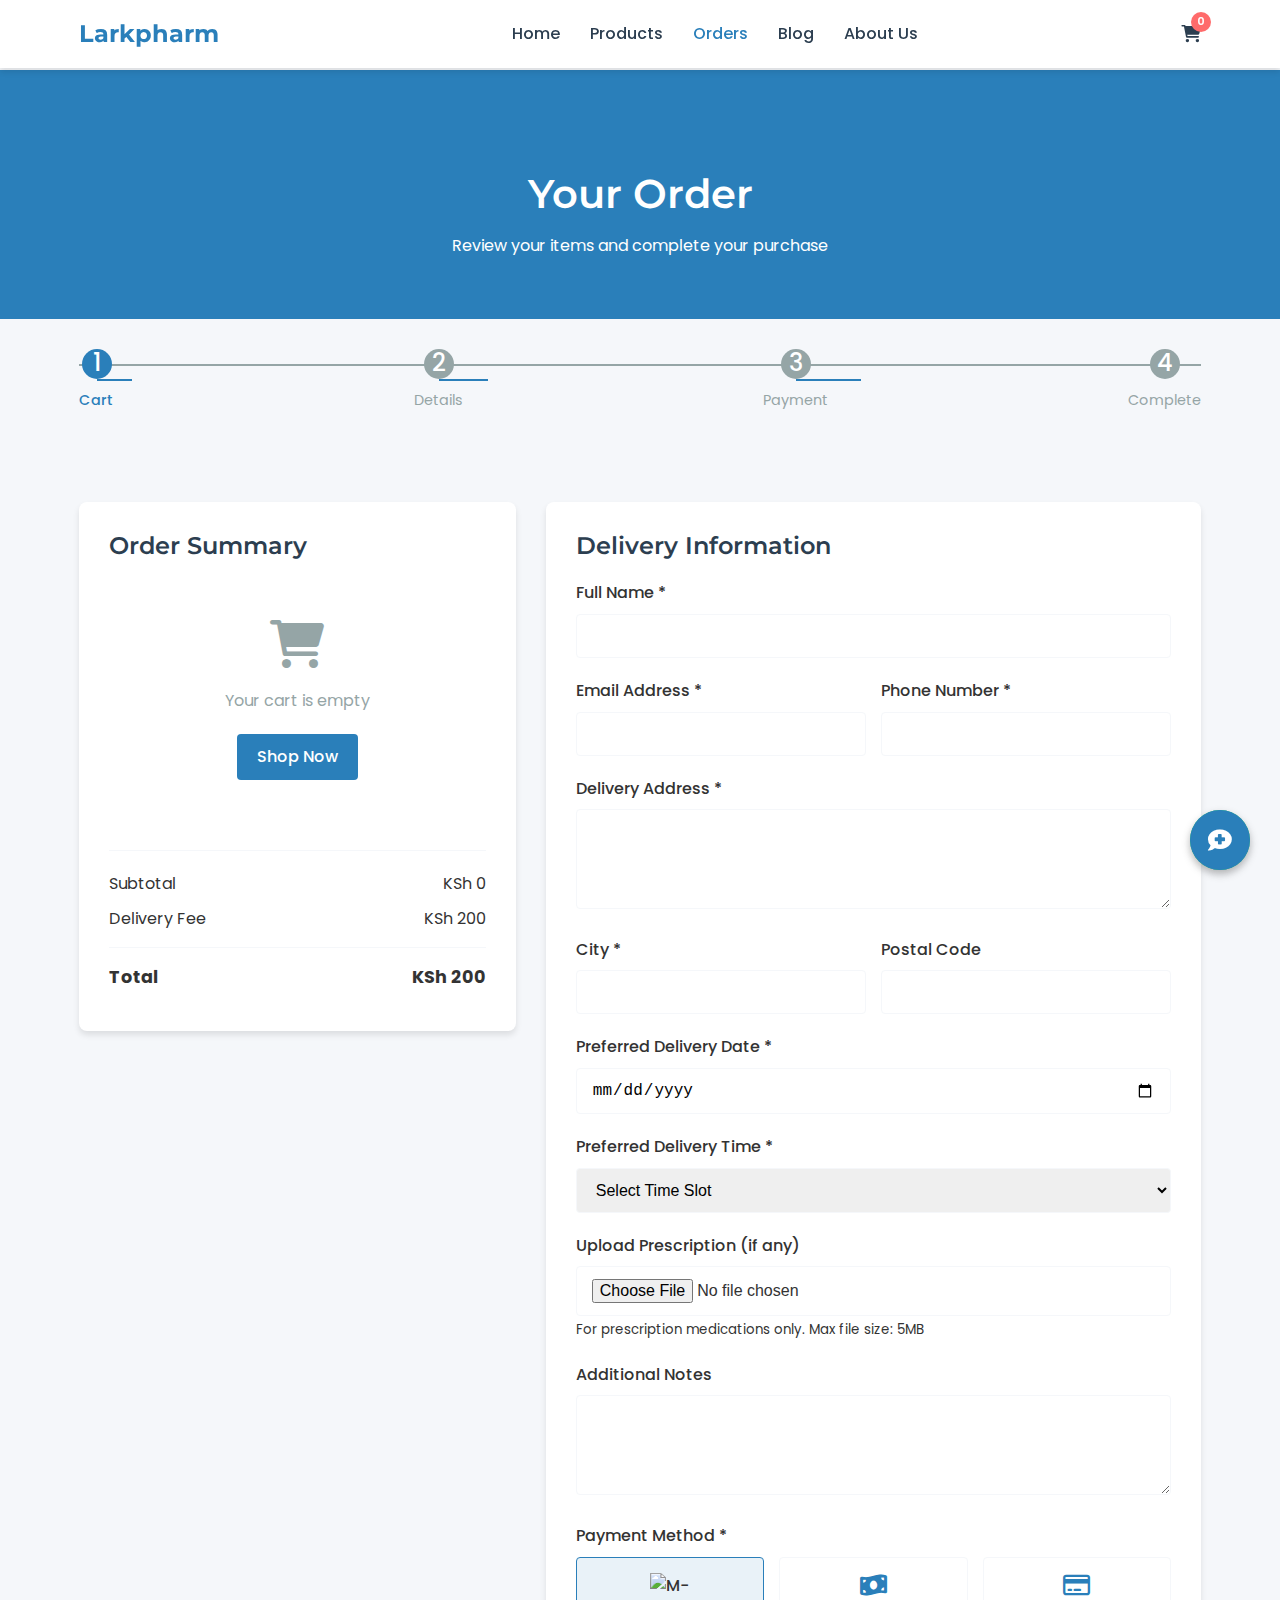
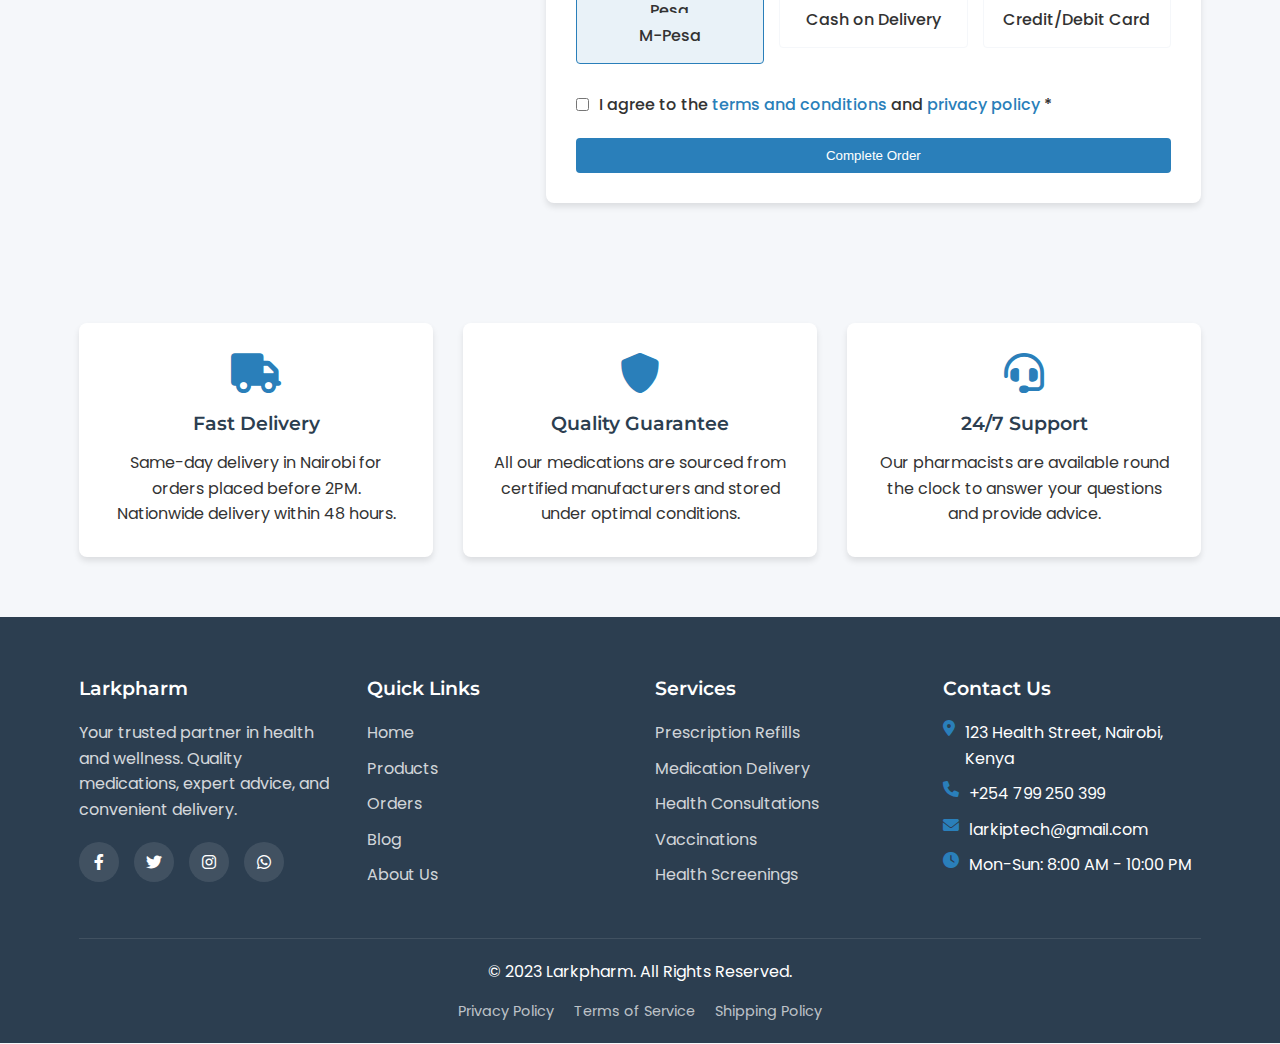
==== commit aa73c97e: "last commit" ====
--- a/orders.html
+++ b/orders.html
@@ -3,493 +3,306 @@
 <head>
     <meta charset="UTF-8">
     <meta name="viewport" content="width=device-width, initial-scale=1.0">
-    <meta name="description" content="Order your medications online from Elixir Pharma. Fast, secure, and convenient prescription refills and over-the-counter products.">
-    <meta name="keywords" content="online pharmacy, order medications, prescription refill, medicine delivery, pharmacy online order">
-    <title>Order Medications Online | Elixir Pharma</title>
-    <link rel="stylesheet" href="https://cdnjs.cloudflare.com/ajax/libs/font-awesome/6.4.0/css/all.min.css">
+    <meta name="description" content="Place your order with Larkpharm for quality medications and healthcare products. Fast delivery and secure payment options.">
+    <meta name="keywords" content="pharmacy order, medication delivery, prescription refill, online pharmacy Kenya, healthcare products">
+    <title>Order | Larkpharm - Fast Medication Delivery</title>
+    <link rel="stylesheet" href="https://cdnjs.cloudflare.com/ajax/libs/font-awesome/6.0.0-beta3/css/all.min.css">
+    <link href="https://fonts.googleapis.com/css2?family=Poppins:wght@300;400;500;600;700&family=Montserrat:wght@400;500;600;700&display=swap" rel="stylesheet">
     <link rel="stylesheet" href="css/style.css">
-    <link rel="preconnect" href="https://fonts.googleapis.com">
-    <link rel="preconnect" href="https://fonts.gstatic.com" crossorigin>
-    <link href="https://fonts.googleapis.com/css2?family=Poppins:wght@300;400;500;600;700&family=Montserrat:wght@400;500;600;700&display=swap" rel="stylesheet">
-    <link rel="icon" href="assets/favicon.ico" type="image/x-icon">
+    <link rel="icon" href="images/favicon.ico" type="image/x-icon">
 </head>
 <body>
-    <!-- Header with Navigation -->
+    <!-- WhatsApp Floating Button -->
+    <a href="https://wa.me/254799250399" class="whatsapp-float" target="_blank">
+        <i class="fab fa-whatsapp"></i>
+    </a>
+
+    <!-- Header -->
     <header class="header">
         <div class="container">
             <div class="logo">
-                <a href="index.html">
-                    <img src="assets/logo.svg" alt="Elixir Pharma Logo" width="180">
-                </a>
+                <a href="index.html">Larkpharm</a>
             </div>
             <nav class="nav">
                 <ul>
                     <li><a href="index.html">Home</a></li>
-                    <li><a href="stock.html">Our Products</a></li>
-                    <li><a href="orders.html" class="active">Order Online</a></li>
-                    <li><a href="#services">Services</a></li>
+                    <li><a href="stock.html">Products</a></li>
+                    <li><a href="orders.html" class="active">Orders</a></li>
+                    <li><a href="#blog">Blog</a></li>
                     <li><a href="#about">About Us</a></li>
-                    <li><a href="#contact">Contact</a></li>
                 </ul>
             </nav>
-            <div class="mobile-menu-btn">
+            <div class="cart-icon">
+                <a href="orders.html"><i class="fas fa-shopping-cart"></i> <span class="cart-count">0</span></a>
+            </div>
+            <div class="mobile-menu">
                 <i class="fas fa-bars"></i>
             </div>
-            <div class="cart-icon">
-                <a href="#cart">
-                    <i class="fas fa-shopping-cart"></i>
-                    <span class="cart-count">0</span>
-                </a>
-            </div>
         </div>
     </header>
 
-    <!-- Order Hero Section -->
-    <section class="order-hero">
-        <div class="container">
-            <div class="order-hero-content">
-                <h1>Order Your <span class="highlight">Medications</span> Online</h1>
-                <p class="subtitle">Fast, secure, and convenient prescription refills and over-the-counter products</p>
-                <div class="order-steps">
-                    <div class="step">
-                        <div class="step-number">1</div>
-                        <div class="step-content">
-                            <h4>Upload Prescription</h4>
-                            <p>Or select OTC products</p>
+    <!-- Order Hero -->
+    <section class="page-hero">
+        <div class="container">
+            <h1>Your Order</h1>
+            <p>Review your items and complete your purchase</p>
+        </div>
+    </section>
+
+    <!-- Order Process -->
+    <section class="order-process">
+        <div class="container">
+            <div class="process-steps">
+                <div class="step active">
+                    <div class="step-number">1</div>
+                    <div class="step-text">Cart</div>
+                </div>
+                <div class="step">
+                    <div class="step-number">2</div>
+                    <div class="step-text">Details</div>
+                </div>
+                <div class="step">
+                    <div class="step-number">3</div>
+                    <div class="step-text">Payment</div>
+                </div>
+                <div class="step">
+                    <div class="step-number">4</div>
+                    <div class="step-text">Complete</div>
+                </div>
+            </div>
+        </div>
+    </section>
+
+    <!-- Order Content -->
+    <section class="order-content">
+        <div class="container">
+            <div class="order-grid">
+                <div class="order-summary">
+                    <h2>Order Summary</h2>
+                    <div class="cart-items">
+                        <!-- Cart items will be dynamically inserted here -->
+                        <div class="empty-cart">
+                            <i class="fas fa-shopping-cart"></i>
+                            <p>Your cart is empty</p>
+                            <a href="stock.html" class="btn btn-primary">Shop Now</a>
                         </div>
                     </div>
-                    <div class="step">
-                        <div class="step-number">2</div>
-                        <div class="step-content">
-                            <h4>Review Order</h4>
-                            <p>Check items and details</p>
+                    <div class="cart-totals">
+                        <div class="total-row">
+                            <span>Subtotal</span>
+                            <span class="subtotal">KSh 0</span>
+                        </div>
+                        <div class="total-row">
+                            <span>Delivery Fee</span>
+                            <span class="delivery-fee">KSh 200</span>
+                        </div>
+                        <div class="total-row grand-total">
+                            <span>Total</span>
+                            <span class="total-amount">KSh 200</span>
                         </div>
                     </div>
-                    <div class="step">
-                        <div class="step-number">3</div>
-                        <div class="step-content">
-                            <h4>Fast Delivery</h4>
-                            <p>Get it at your doorstep</p>
-                        </div>
-                    </div>
+                </div>
+
+                <div class="order-form">
+                    <h2>Delivery Information</h2>
+                    <form id="order-form" action="https://formspree.io/f/larkiptech@gmail.com" method="POST">
+                        <input type="hidden" name="cart_items" id="cart-items-input">
+                        <input type="hidden" name="total_amount" id="total-amount-input">
+                        
+                        <div class="form-group">
+                            <label for="full-name">Full Name *</label>
+                            <input type="text" id="full-name" name="full_name" required>
+                        </div>
+                        
+                        <div class="form-row">
+                            <div class="form-group">
+                                <label for="email">Email Address *</label>
+                                <input type="email" id="email" name="email" required>
+                            </div>
+                            <div class="form-group">
+                                <label for="phone">Phone Number *</label>
+                                <input type="tel" id="phone" name="phone" required>
+                            </div>
+                        </div>
+                        
+                        <div class="form-group">
+                            <label for="address">Delivery Address *</label>
+                            <textarea id="address" name="address" rows="3" required></textarea>
+                        </div>
+                        
+                        <div class="form-row">
+                            <div class="form-group">
+                                <label for="city">City *</label>
+                                <input type="text" id="city" name="city" required>
+                            </div>
+                            <div class="form-group">
+                                <label for="postal-code">Postal Code</label>
+                                <input type="text" id="postal-code" name="postal_code">
+                            </div>
+                        </div>
+                        
+                        <div class="form-group">
+                            <label for="delivery-date">Preferred Delivery Date *</label>
+                            <input type="date" id="delivery-date" name="delivery_date" required>
+                        </div>
+                        
+                        <div class="form-group">
+                            <label for="delivery-time">Preferred Delivery Time *</label>
+                            <select id="delivery-time" name="delivery_time" required>
+                                <option value="">Select Time Slot</option>
+                                <option value="Morning (8AM - 12PM)">Morning (8AM - 12PM)</option>
+                                <option value="Afternoon (12PM - 4PM)">Afternoon (12PM - 4PM)</option>
+                                <option value="Evening (4PM - 8PM)">Evening (4PM - 8PM)</option>
+                            </select>
+                        </div>
+                        
+                        <div class="form-group">
+                            <label for="prescription">Upload Prescription (if any)</label>
+                            <input type="file" id="prescription" name="prescription" accept=".pdf,.jpg,.jpeg,.png">
+                            <small>For prescription medications only. Max file size: 5MB</small>
+                        </div>
+                        
+                        <div class="form-group">
+                            <label for="notes">Additional Notes</label>
+                            <textarea id="notes" name="notes" rows="2"></textarea>
+                        </div>
+                        
+                        <div class="form-group">
+                            <label for="payment-method">Payment Method *</label>
+                            <div class="payment-options">
+                                <label class="payment-option">
+                                    <input type="radio" name="payment_method" value="mpesa" checked>
+                                    <div class="payment-content">
+                                        <img src="https://upload.wikimedia.org/wikipedia/commons/1/15/M-PESA_LOGO-01.svg" alt="M-Pesa">
+                                        <span>M-Pesa</span>
+                                    </div>
+                                </label>
+                                <label class="payment-option">
+                                    <input type="radio" name="payment_method" value="cash">
+                                    <div class="payment-content">
+                                        <i class="fas fa-money-bill-wave"></i>
+                                        <span>Cash on Delivery</span>
+                                    </div>
+                                </label>
+                                <label class="payment-option">
+                                    <input type="radio" name="payment_method" value="card">
+                                    <div class="payment-content">
+                                        <i class="far fa-credit-card"></i>
+                                        <span>Credit/Debit Card</span>
+                                    </div>
+                                </label>
+                            </div>
+                        </div>
+                        
+                        <div class="form-group terms">
+                            <input type="checkbox" id="terms" name="terms" required>
+                            <label for="terms">I agree to the <a href="#">terms and conditions</a> and <a href="#">privacy policy</a> *</label>
+                        </div>
+                        
+                        <button type="submit" class="btn btn-primary btn-block">Complete Order</button>
+                    </form>
                 </div>
             </div>
         </div>
     </section>
 
-    <!-- Order Form Section -->
-    <section class="order-form-section">
-        <div class="container">
-            <div class="order-form-container">
-                <div class="order-form">
-                    <h2 class="section-title">Place Your <span class="highlight">Order</span></h2>
-                    
-                    <div class="form-tabs">
-                        <button class="tab-btn active" data-tab="prescription">Prescription</button>
-                        <button class="tab-btn" data-tab="otc">Over-the-Counter</button>
-                    </div>
-                    
-                    <div class="tab-content active" id="prescription-tab">
-                        <form id="prescription-form">
-                            <div class="form-group">
-                                <label for="patient-name">Patient Full Name</label>
-                                <input type="text" id="patient-name" name="patient-name" required>
-                            </div>
-                            
-                            <div class="form-group">
-                                <label for="patient-dob">Date of Birth</label>
-                                <input type="date" id="patient-dob" name="patient-dob" required>
-                            </div>
-                            
-                            <div class="form-group">
-                                <label for="doctor-name">Doctor's Name</label>
-                                <input type="text" id="doctor-name" name="doctor-name" required>
-                            </div>
-                            
-                            <div class="form-group">
-                                <label for="prescription-date">Prescription Date</label>
-                                <input type="date" id="prescription-date" name="prescription-date" required>
-                            </div>
-                            
-                            <div class="form-group">
-                                <label for="prescription-upload">Upload Prescription</label>
-                                <div class="upload-area" id="upload-area">
-                                    <i class="fas fa-cloud-upload-alt"></i>
-                                    <p>Drag & drop your prescription here or click to browse</p>
-                                    <input type="file" id="prescription-upload" name="prescription-upload" accept="image/*,.pdf" required>
-                                </div>
-                                <div id="file-name-display"></div>
-                            </div>
-                            
-                            <div class="form-group">
-                                <label for="prescription-notes">Additional Notes</label>
-                                <textarea id="prescription-notes" name="prescription-notes" rows="3"></textarea>
-                            </div>
-                            
-                            <button type="submit" class="btn primary">Continue to Delivery</button>
-                        </form>
-                    </div>
-                    
-                    <div class="tab-content" id="otc-tab">
-                        <div class="product-search">
-                            <input type="text" placeholder="Search for products...">
-                            <button class="search-btn"><i class="fas fa-search"></i></button>
-                        </div>
-                        
-                        <div class="otc-products">
-                            <!-- Product 1 -->
-                            <div class="otc-product-card">
-                                <div class="product-image">
-                                    <img src="https://images.unsplash.com/photo-1584308666744-24d5c474f2ae" alt="Vitamin C Supplements">
-                                </div>
-                                <div class="product-info">
-                                    <h3>Vitamin C Complex</h3>
-                                    <p class="product-desc">Immune system support with 1000mg Vitamin C per serving</p>
-                                    <div class="price">
-                                        <span class="current-price">$18.99</span>
-                                    </div>
-                                    <div class="product-actions">
-                                        <div class="quantity-selector">
-                                            <button class="quantity-btn minus">-</button>
-                                            <input type="number" value="1" min="1">
-                                            <button class="quantity-btn plus">+</button>
-                                        </div>
-                                        <button class="btn small add-to-cart">Add to Cart</button>
-                                    </div>
-                                </div>
-                            </div>
-                            
-                            <!-- Product 2 -->
-                            <div class="otc-product-card">
-                                <div class="product-image">
-                                    <img src="https://images.unsplash.com/photo-1631729371254-42c2892f0e6e" alt="Pain Relief Cream">
-                                </div>
-                                <div class="product-info">
-                                    <h3>Pain Relief Cream</h3>
-                                    <p class="product-desc">Fast-acting formula for muscle and joint pain relief</p>
-                                    <div class="price">
-                                        <span class="current-price">$12.99</span>
-                                    </div>
-                                    <div class="product-actions">
-                                        <div class="quantity-selector">
-                                            <button class="quantity-btn minus">-</button>
-                                            <input type="number" value="1" min="1">
-                                            <button class="quantity-btn plus">+</button>
-                                        </div>
-                                        <button class="btn small add-to-cart">Add to Cart</button>
-                                    </div>
-                                </div>
-                            </div>
-                            
-                            <!-- Product 3 -->
-                            <div class="otc-product-card">
-                                <div class="product-image">
-                                    <img src="https://images.unsplash.com/photo-1607619056574-7b8d3ee536b2" alt="Allergy Relief">
-                                </div>
-                                <div class="product-info">
-                                    <h3>Allergy Relief</h3>
-                                    <p class="product-desc">24-hour non-drowsy formula for allergy symptoms</p>
-                                    <div class="price">
-                                        <span class="current-price">$14.50</span>
-                                    </div>
-                                    <div class="product-actions">
-                                        <div class="quantity-selector">
-                                            <button class="quantity-btn minus">-</button>
-                                            <input type="number" value="1" min="1">
-                                            <button class="quantity-btn plus">+</button>
-                                        </div>
-                                        <button class="btn small add-to-cart">Add to Cart</button>
-                                    </div>
-                                </div>
-                            </div>
-                        </div>
-                    </div>
-                </div>
-                
-                <div class="order-summary">
-                    <h3>Order Summary</h3>
-                    <div class="summary-items">
-                        <p>Your cart is empty</p>
-                    </div>
-                    <div class="summary-totals">
-                        <div class="summary-row">
-                            <span>Subtotal</span>
-                            <span>$0.00</span>
-                        </div>
-                        <div class="summary-row">
-                            <span>Delivery Fee</span>
-                            <span>$5.99</span>
-                        </div>
-                        <div class="summary-row total">
-                            <span>Total</span>
-                            <span>$5.99</span>
-                        </div>
-                    </div>
-                    <button class="btn primary checkout-btn" disabled>Proceed to Checkout</button>
-                    
-                    <div class="delivery-info">
-                        <h4>Delivery Information</h4>
-                        <p><i class="fas fa-truck"></i> Same-day delivery available for orders placed before 2pm</p>
-                        <p><i class="fas fa-shield-alt"></i> Secure and discreet packaging</p>
-                        <p><i class="fas fa-map-marker-alt"></i> Currently serving the Greater New York area</p>
-                    </div>
-                    
-                    <div class="need-help">
-                        <h4>Need Help?</h4>
-                        <p>Our pharmacists are available to answer your questions:</p>
-                        <p><i class="fas fa-phone"></i> (800) 555-1234</p>
-                        <p><i class="fas fa-envelope"></i> help@elixirpharma.com</p>
-                    </div>
+    <!-- Delivery Info -->
+    <section class="delivery-info">
+        <div class="container">
+            <div class="info-grid">
+                <div class="info-card">
+                    <i class="fas fa-truck"></i>
+                    <h3>Fast Delivery</h3>
+                    <p>Same-day delivery in Nairobi for orders placed before 2PM. Nationwide delivery within 48 hours.</p>
+                </div>
+                <div class="info-card">
+                    <i class="fas fa-shield-alt"></i>
+                    <h3>Quality Guarantee</h3>
+                    <p>All our medications are sourced from certified manufacturers and stored under optimal conditions.</p>
+                </div>
+                <div class="info-card">
+                    <i class="fas fa-headset"></i>
+                    <h3>24/7 Support</h3>
+                    <p>Our pharmacists are available round the clock to answer your questions and provide advice.</p>
                 </div>
             </div>
         </div>
     </section>
 
-    <!-- Prescription Benefits Section -->
-    <section class="prescription-benefits">
-        <div class="container">
-            <h2 class="section-title">Benefits of Our <span class="highlight">Prescription Service</span></h2>
-            
-            <div class="benefits-grid">
-                <div class="benefit-card">
-                    <div class="icon">
-                        <i class="fas fa-clock"></i>
-                    </div>
-                    <h3>Save Time</h3>
-                    <p>No more waiting in line at the pharmacy. Order your refills online and we'll have them ready for pickup or delivery.</p>
-                </div>
-                
-                <div class="benefit-card">
-                    <div class="icon">
-                        <i class="fas fa-bell"></i>
-                    </div>
-                    <h3>Refill Reminders</h3>
-                    <p>We'll send you reminders when it's time to refill your prescriptions so you never run out of important medications.</p>
-                </div>
-                
-                <div class="benefit-card">
-                    <div class="icon">
-                        <i class="fas fa-user-md"></i>
-                    </div>
-                    <h3>Pharmacist Consult</h3>
-                    <p>Free consultations with our licensed pharmacists for any questions about your medications.</p>
-                </div>
-                
-                <div class="benefit-card">
-                    <div class="icon">
-                        <i class="fas fa-piggy-bank"></i>
-                    </div>
-                    <h3>Cost Savings</h3>
-                    <p>We work with your insurance and offer competitive pricing to help you save on prescription costs.</p>
-                </div>
-            </div>
-        </div>
-    </section>
-
-    <!-- FAQ Section -->
-    <section class="faq-section">
-        <div class="container">
-            <h2 class="section-title">Frequently Asked <span class="highlight">Questions</span></h2>
-            
-            <div class="faq-container">
-                <div class="faq-item">
-                    <button class="faq-question">
-                        How do I transfer my prescription to Elixir Pharma?
-                        <i class="fas fa-chevron-down"></i>
-                    </button>
-                    <div class="faq-answer">
-                        <p>Transferring your prescription is easy! You can either:</p>
-                        <ol>
-                            <li>Call us at (800) 555-1234 with your prescription details</li>
-                            <li>Ask your doctor to send the prescription directly to us</li>
-                            <li>Bring your prescription bottle to our pharmacy location</li>
-                            <li>Upload your prescription through our online form</li>
-                        </ol>
-                        <p>We'll handle contacting your previous pharmacy for the transfer.</p>
-                    </div>
-                </div>
-                
-                <div class="faq-item">
-                    <button class="faq-question">
-                        How long does delivery take?
-                        <i class="fas fa-chevron-down"></i>
-                    </button>
-                    <div class="faq-answer">
-                        <p>For the Greater New York area:</p>
-                        <ul>
-                            <li><strong>Same-day delivery:</strong> Available for orders placed before 2pm on weekdays</li>
-                            <li><strong>Next-day delivery:</strong> For orders placed after 2pm or on weekends</li>
-                            <li><strong>Standard delivery:</strong> 2-3 business days for areas outside our immediate service zone</li>
-                        </ul>
-                        <p>You'll receive tracking information once your order is shipped.</p>
-                    </div>
-                </div>
-                
-                <div class="faq-item">
-                    <button class="faq-question">
-                        Is my health information secure?
-                        <i class="fas fa-chevron-down"></i>
-                    </button>
-                    <div class="faq-answer">
-                        <p>Absolutely. We take your privacy and security very seriously:</p>
-                        <ul>
-                            <li>All data is encrypted using 256-bit SSL technology</li>
-                            <li>We comply with HIPAA regulations for healthcare data</li>
-                            <li>Our systems undergo regular security audits</li>
-                            <li>We never share your information without your consent</li>
-                        </ul>
-                    </div>
-                </div>
-                
-                <div class="faq-item">
-                    <button class="faq-question">
-                        Do you accept insurance?
-                        <i class="fas fa-chevron-down"></i>
-                    </button>
-                    <div class="faq-answer">
-                        <p>Yes, we work with most major insurance providers including:</p>
-                        <ul>
-                            <li>Aetna</li>
-                            <li>Blue Cross Blue Shield</li>
-                            <li>Cigna</li>
-                            <li>UnitedHealthcare</li>
-                            <li>Medicare Part D</li>
-                            <li>And many more</li>
-                        </ul>
-                        <p>During checkout, you can enter your insurance information and we'll process your claim. You can also call us for assistance with insurance questions.</p>
-                    </div>
-                </div>
-                
-                <div class="faq-item">
-                    <button class="faq-question">
-                        Can I get emergency medications?
-                        <i class="fas fa-chevron-down"></i>
-                    </button>
-                    <div class="faq-answer">
-                        <p>For emergency medication needs:</p>
-                        <ul>
-                            <li>Call us immediately at (800) 555-1234 - we have 24/7 pharmacist support</li>
-                            <li>We can arrange emergency same-day delivery for critical medications</li>
-                            <li>If you're in immediate need, visit our physical location at 123 Health Street, NY</li>
-                        </ul>
-                        <p>Please note that controlled substances may have additional requirements.</p>
-                    </div>
-                </div>
-            </div>
-            
-            <div class="more-questions">
-                <p>Still have questions? Our pharmacists are available 24/7 to assist you.</p>
-                <a href="#contact" class="btn secondary">Contact Us</a>
-            </div>
-        </div>
-    </section>
-
-    <!-- Footer -->
-    <footer class="footer">
-        <div class="container">
-            <div class="footer-grid">
-                <div class="footer-col">
-                    <img src="assets/logo-white.svg" alt="Elixir Pharma Logo" width="160">
-                    <p class="footer-about">Elixir Pharma is committed to providing exceptional pharmacy services with care and professionalism.</p>
-                    <div class="payment-methods">
-                        <i class="fab fa-cc-visa"></i>
-                        <i class="fab fa-cc-mastercard"></i>
-                        <i class="fab fa-cc-amex"></i>
-                        <i class="fab fa-cc-paypal"></i>
-                        <i class="fab fa-cc-apple-pay"></i>
-                    </div>
-                </div>
-                
-                <div class="footer-col">
-                    <h4>Quick Links</h4>
-                    <ul>
-                        <li><a href="index.html">Home</a></li>
-                        <li><a href="stock.html">Our Products</a></li>
-                        <li><a href="orders.html">Order Online</a></li>
-                        <li><a href="#services">Services</a></li>
-                        <li><a href="#about">About Us</a></li>
-                        <li><a href="#contact">Contact</a></li>
-                    </ul>
-                </div>
-                
-                <div class="footer-col">
-                    <h4>Our Services</h4>
-                    <ul>
-                        <li><a href="#">Prescription Services</a></li>
-                        <li><a href="#">Home Delivery</a></li>
-                        <li><a href="#">Health Consultations</a></li>
-                        <li><a href="#">Wellness Programs</a></li>
-                        <li><a href="#">Immunizations</a></li>
-                        <li><a href="#">Health Screenings</a></li>
-                    </ul>
-                </div>
-                
-                <div class="footer-col">
-                    <h4>Contact Info</h4>
-                    <ul class="contact-info">
-                        <li><i class="fas fa-map-marker-alt"></i> 123 Health Street, NY 10001</li>
-                        <li><i class="fas fa-phone-alt"></i> (800) 555-1234</li>
-                        <li><i class="fas fa-envelope"></i> info@elixirpharma.com</li>
-                    </ul>
-                    <div class="footer-social">
-                        <a href="#"><i class="fab fa-facebook-f"></i></a>
-                        <a href="#"><i class="fab fa-twitter"></i></a>
-                        <a href="#"><i class="fab fa-instagram"></i></a>
-                        <a href="#"><i class="fab fa-linkedin-in"></i></a>
-                    </div>
-                </div>
-            </div>
-            
-            <div class="footer-bottom">
-                <div class="copyright">
-                    &copy; 2023 Elixir Pharma. All Rights Reserved.
-                </div>
-                <div class="footer-links">
-                    <a href="#">Privacy Policy</a>
-                    <a href="#">Terms of Service</a>
-                    <a href="#">Sitemap</a>
-                </div>
-            </div>
-        </div>
-        <!-- Same footer as index.html -->
-    </footer>
-
-    <!-- Chatbot Widget -->
+    <!-- Chatbot Interface -->
     <div class="chatbot-container">
         <div class="chatbot-header">
-            <div class="chatbot-title">
-                <i class="fas fa-robot"></i>
-                <h4>Pharmacy Assistant</h4>
-            </div>
-            <button class="chatbot-close">
-                <i class="fas fa-times"></i>
-            </button>
-        </div>
-        <div class="chatbot-messages">
-            <div class="chatbot-welcome">
-                <p>Hello! I'm your virtual pharmacy assistant. How can I help you today?</p>
-                <div class="quick-questions">
-                    <button class="quick-question">Prescription refill</button>
-                    <button class="quick-question">Delivery options</button>
-                    <button class="quick-question">Product information</button>
-                    <button class="quick-question">Talk to pharmacist</button>
-                </div>
-            </div>
-        </div>
+            <h3>Pharmacy Assistant</h3>
+            <button class="chatbot-close"><i class="fas fa-times"></i></button>
+        </div>
+        <div class="chatbot-messages"></div>
         <div class="chatbot-input">
-            <input type="text" placeholder="Type your message...">
-            <button class="chatbot-send">
-                <i class="fas fa-paper-plane"></i>
-            </button>
+            <input type="text" placeholder="Ask me about medications or health advice...">
+            <button class="chatbot-send"><i class="fas fa-paper-plane"></i></button>
         </div>
     </div>
     <button class="chatbot-toggle">
         <i class="fas fa-comment-medical"></i>
     </button>
-    <!-- Same chatbot as index.html -->
+
+    <!-- Footer -->
+    <footer class="footer">
+        <div class="container">
+            <div class="footer-grid">
+                <div class="footer-col">
+                    <h3>Larkpharm</h3>
+                    <p>Your trusted partner in health and wellness. Quality medications, expert advice, and convenient delivery.</p>
+                    <div class="social-links">
+                        <a href="#"><i class="fab fa-facebook-f"></i></a>
+                        <a href="#"><i class="fab fa-twitter"></i></a>
+                        <a href="#"><i class="fab fa-instagram"></i></a>
+                        <a href="https://wa.me/254799250399"><i class="fab fa-whatsapp"></i></a>
+                    </div>
+                </div>
+                <div class="footer-col">
+                    <h3>Quick Links</h3>
+                    <ul>
+                        <li><a href="index.html">Home</a></li>
+                        <li><a href="stock.html">Products</a></li>
+                        <li><a href="orders.html">Orders</a></li>
+                        <li><a href="#blog">Blog</a></li>
+                        <li><a href="#about">About Us</a></li>
+                    </ul>
+                </div>
+                <div class="footer-col">
+                    <h3>Services</h3>
+                    <ul>
+                        <li><a href="#">Prescription Refills</a></li>
+                        <li><a href="#">Medication Delivery</a></li>
+                        <li><a href="#">Health Consultations</a></li>
+                        <li><a href="#">Vaccinations</a></li>
+                        <li><a href="#">Health Screenings</a></li>
+                    </ul>
+                </div>
+                <div class="footer-col">
+                    <h3>Contact Us</h3>
+                    <ul class="contact-info">
+                        <li><i class="fas fa-map-marker-alt"></i> 123 Health Street, Nairobi, Kenya</li>
+                        <li><i class="fas fa-phone"></i> +254 799 250 399</li>
+                        <li><i class="fas fa-envelope"></i> larkiptech@gmail.com</li>
+                        <li><i class="fas fa-clock"></i> Mon-Sun: 8:00 AM - 10:00 PM</li>
+                    </ul>
+                </div>
+            </div>
+            <div class="footer-bottom">
+                <p>&copy; 2023 Larkpharm. All Rights Reserved.</p>
+                <div class="footer-links">
+                    <a href="#">Privacy Policy</a>
+                    <a href="#">Terms of Service</a>
+                    <a href="#">Shipping Policy</a>
+                </div>
+            </div>
+        </div>
+    </footer>
 
     <script src="js/script.js"></script>
     <script src="js/chatbot.js"></script>
-    <script src="js/orders.js"></script>
+    <script src="js/cart.js"></script>
+    <script src="js/form.js"></script>
 </body>
 </html>--- a/css/style.css
+++ b/css/style.css
@@ -1,19 +1,16 @@
 /* Base Styles */
 :root {
-    --primary-color: #6c5ce7;
-    --primary-dark: #5649c0;
-    --secondary-color: #00cec9;
-    --accent-color: #fd79a8;
-    --dark-color: #2d3436;
-    --light-color: #f5f6fa;
-    --gray-color: #636e72;
-    --light-gray: #dfe6e9;
-    --success-color: #00b894;
-    --warning-color: #fdcb6e;
-    --danger-color: #d63031;
-    --font-primary: 'Poppins', sans-serif;
-    --font-secondary: 'Montserrat', sans-serif;
-    --box-shadow: 0 5px 15px rgba(0, 0, 0, 0.1);
+    --primary-color: #2a7fba;
+    --primary-dark: #1e6a9b;
+    --secondary-color: #4CAF50;
+    --accent-color: #FF6B6B;
+    --dark-color: #2C3E50;
+    --light-color: #ECF0F1;
+    --gray-color: #95a5a6;
+    --light-gray: #f5f7fa;
+    --white: #ffffff;
+    --black: #333333;
+    --shadow: 0 4px 6px rgba(0, 0, 0, 0.1);
     --transition: all 0.3s ease;
 }
 
@@ -23,32 +20,27 @@
     box-sizing: border-box;
 }
 
-html {
-    scroll-behavior: smooth;
-}
-
 body {
-    font-family: var(--font-primary);
-    color: var(--dark-color);
-    background-color: var(--light-color);
+    font-family: 'Poppins', sans-serif;
+    color: var(--black);
     line-height: 1.6;
-    overflow-x: hidden;
+    background-color: var(--light-gray);
 }
 
 h1, h2, h3, h4, h5, h6 {
-    font-family: var(--font-secondary);
+    font-family: 'Montserrat', sans-serif;
     font-weight: 600;
     line-height: 1.2;
 }
 
 a {
     text-decoration: none;
-    color: inherit;
-    transition: var(--transition);
-}
-
-ul {
-    list-style: none;
+    color: var(--primary-color);
+    transition: var(--transition);
+}
+
+a:hover {
+    color: var(--primary-dark);
 }
 
 img {
@@ -56,83 +48,97 @@
     height: auto;
 }
 
+ul {
+    list-style: none;
+}
+
 .container {
-    width: 100%;
+    width: 90%;
     max-width: 1200px;
     margin: 0 auto;
-    padding: 0 20px;
+    padding: 0 15px;
 }
 
 .btn {
     display: inline-block;
-    padding: 12px 24px;
-    border-radius: 30px;
+    padding: 10px 20px;
+    border-radius: 4px;
     font-weight: 500;
     text-align: center;
     cursor: pointer;
     transition: var(--transition);
     border: none;
-    font-family: var(--font-secondary);
-}
-
-.btn.primary {
-    background-color: var(--primary-color);
-    color: white;
-}
-
-.btn.primary:hover {
+}
+
+.btn-primary {
+    background-color: var(--primary-color);
+    color: var(--white);
+}
+
+.btn-primary:hover {
     background-color: var(--primary-dark);
-    transform: translateY(-3px);
-    box-shadow: var(--box-shadow);
-}
-
-.btn.secondary {
+    transform: translateY(-2px);
+}
+
+.btn-secondary {
+    background-color: var(--white);
+    color: var(--primary-color);
+    border: 1px solid var(--primary-color);
+}
+
+.btn-secondary:hover {
+    background-color: var(--primary-color);
+    color: var(--white);
+}
+
+.btn-outline {
     background-color: transparent;
     color: var(--primary-color);
-    border: 2px solid var(--primary-color);
-}
-
-.btn.secondary:hover {
-    background-color: var(--primary-color);
-    color: white;
-    transform: translateY(-3px);
-    box-shadow: var(--box-shadow);
-}
-
-.btn.small {
-    padding: 8px 16px;
-    font-size: 14px;
-}
-
-.highlight {
-    color: var(--primary-color);
+    border: 1px solid var(--primary-color);
+}
+
+.btn-outline:hover {
+    background-color: var(--primary-color);
+    color: var(--white);
+}
+
+.btn-block {
+    display: block;
+    width: 100%;
 }
 
 .section-title {
-    font-size: 2.5rem;
-    margin-bottom: 1rem;
     text-align: center;
-}
-
-.section-subtitle {
-    color: var(--gray-color);
-    text-align: center;
-    margin-bottom: 3rem;
-    font-size: 1.1rem;
+    margin-bottom: 40px;
+}
+
+.section-title h2 {
+    font-size: 2rem;
+    color: var(--dark-color);
+    margin-bottom: 15px;
+    position: relative;
+    display: inline-block;
+}
+
+.section-title h2::after {
+    content: '';
+    position: absolute;
+    width: 50%;
+    height: 3px;
+    background-color: var(--primary-color);
+    bottom: -10px;
+    left: 25%;
 }
 
 /* Header Styles */
 .header {
+    background-color: var(--white);
+    box-shadow: var(--shadow);
     position: fixed;
+    width: 100%;
     top: 0;
-    left: 0;
-    width: 100%;
     z-index: 1000;
-    background-color: rgba(45, 52, 54, 0.95);
-    backdrop-filter: blur(10px);
     padding: 15px 0;
-    box-shadow: 0 2px 10px rgba(0, 0, 0, 0.1);
-    transition: var(--transition);
 }
 
 .header .container {
@@ -141,244 +147,457 @@
     align-items: center;
 }
 
-.logo img {
-    transition: var(--transition);
-}
-
-.logo img:hover {
-    opacity: 0.9;
+.logo a {
+    font-family: 'Montserrat', sans-serif;
+    font-size: 1.5rem;
+    font-weight: 700;
+    color: var(--primary-color);
 }
 
 .nav ul {
     display: flex;
-    gap: 30px;
-}
-
-.nav a {
-    color: white;
+}
+
+.nav ul li {
+    margin-left: 30px;
+}
+
+.nav ul li a {
     font-weight: 500;
+    color: var(--dark-color);
+}
+
+.nav ul li a.active,
+.nav ul li a:hover {
+    color: var(--primary-color);
+}
+
+.cart-icon a {
+    color: var(--dark-color);
+    font-size: 1.1rem;
     position: relative;
-    padding: 5px 0;
-}
-
-.nav a::after {
-    content: '';
+}
+
+.cart-count {
     position: absolute;
-    bottom: 0;
-    left: 0;
-    width: 0;
-    height: 2px;
-    background-color: var(--primary-color);
-    transition: var(--transition);
-}
-
-.nav a:hover::after,
-.nav a.active::after {
-    width: 100%;
-}
-
-.nav a.active {
-    color: var(--primary-color);
-}
-
-.cart-icon {
-    position: relative;
-    margin-left: 20px;
-}
-
-.cart-icon a {
-    color: white;
-    font-size: 1.2rem;
-    display: flex;
-    align-items: center;
-}
-
-.cart-count {
+    top: -10px;
+    right: -10px;
     background-color: var(--accent-color);
-    color: white;
+    color: var(--white);
     border-radius: 50%;
     width: 20px;
     height: 20px;
     display: flex;
     justify-content: center;
     align-items: center;
-    font-size: 12px;
-    position: absolute;
-    top: -8px;
-    right: -8px;
-}
-
-.mobile-menu-btn {
+    font-size: 0.7rem;
+    font-weight: 600;
+}
+
+.mobile-menu {
     display: none;
-    color: white;
     font-size: 1.5rem;
     cursor: pointer;
 }
 
 /* Hero Section */
 .hero {
+    height: 80vh;
+    min-height: 600px;
+    background: url('https://images.unsplash.com/photo-1587854692152-cbe660dbde88?ixlib=rb-1.2.1&auto=format&fit=crop&w=1350&q=80') no-repeat center center/cover;
     position: relative;
-    height: 100vh;
-    min-height: 700px;
-    display: flex;
-    align-items: center;
     margin-top: 70px;
-}
-
-.video-background {
+    display: flex;
+    align-items: center;
+}
+
+.hero-overlay {
     position: absolute;
     top: 0;
     left: 0;
     width: 100%;
     height: 100%;
-    overflow: hidden;
-    z-index: -1;
-}
-
-.video-background video {
-    min-width: 100%;
-    min-height: 100%;
-    object-fit: cover;
-}
-
-.overlay {
-    position: absolute;
-    top: 0;
-    left: 0;
-    width: 100%;
-    height: 100%;
-    background-color: rgba(45, 52, 54, 0.7);
+    background-color: rgba(0, 0, 0, 0.5);
 }
 
 .hero-content {
+    position: relative;
+    z-index: 1;
+    color: var(--white);
     max-width: 600px;
-    color: white;
-}
-
-.hero h1 {
-    font-size: 3.5rem;
-    margin-bottom: 1.5rem;
+}
+
+.hero-content h1 {
+    font-size: 3rem;
+    margin-bottom: 20px;
     line-height: 1.2;
 }
 
-.hero .subtitle {
+.hero-content p {
     font-size: 1.2rem;
-    margin-bottom: 2rem;
-    color: rgba(255, 255, 255, 0.9);
-}
-
-.cta-buttons {
+    margin-bottom: 30px;
+}
+
+.hero-buttons {
     display: flex;
     gap: 15px;
-    margin-bottom: 3rem;
-}
-
-.trust-badges {
-    display: flex;
-    gap: 20px;
-    flex-wrap: wrap;
-}
-
-.badge {
-    display: flex;
-    align-items: center;
-    gap: 8px;
-    background-color: rgba(255, 255, 255, 0.1);
-    padding: 10px 15px;
-    border-radius: 30px;
-    backdrop-filter: blur(5px);
-}
-
-.badge i {
-    color: var(--primary-color);
-}
-
-/* Services Section */
-.services {
-    padding: 100px 0;
-    background-color: white;
-}
-
-.services-grid {
+}
+
+/* Why Choose Us Section */
+.why-choose-us {
+    padding: 80px 0;
+    background-color: var(--white);
+}
+
+.features {
     display: grid;
     grid-template-columns: repeat(auto-fit, minmax(250px, 1fr));
     gap: 30px;
-    margin-top: 50px;
-}
-
-.service-card {
-    background-color: white;
-    border-radius: 10px;
+    margin-top: 40px;
+}
+
+.feature {
+    text-align: center;
+    padding: 30px 20px;
+    border-radius: 8px;
+    background-color: var(--light-gray);
+    transition: var(--transition);
+}
+
+.feature:hover {
+    transform: translateY(-10px);
+    box-shadow: var(--shadow);
+}
+
+.feature i {
+    font-size: 2.5rem;
+    color: var(--primary-color);
+    margin-bottom: 20px;
+}
+
+.feature h3 {
+    margin-bottom: 15px;
+    color: var(--dark-color);
+}
+
+/* Process Section */
+.process {
+    padding: 80px 0;
+    background-color: var(--light-gray);
+}
+
+.steps {
+    display: grid;
+    grid-template-columns: repeat(auto-fit, minmax(200px, 1fr));
+    gap: 30px;
+    margin-top: 40px;
+}
+
+.step {
+    text-align: center;
+    position: relative;
+}
+
+.step-number {
+    width: 60px;
+    height: 60px;
+    background-color: var(--primary-color);
+    color: var(--white);
+    border-radius: 50%;
+    display: flex;
+    justify-content: center;
+    align-items: center;
+    font-size: 1.5rem;
+    font-weight: 700;
+    margin: 0 auto 20px;
+    position: relative;
+    z-index: 1;
+}
+
+.step::after {
+    content: '';
+    position: absolute;
+    top: 30px;
+    left: 50%;
+    width: 100%;
+    height: 2px;
+    background-color: var(--primary-color);
+    z-index: 0;
+}
+
+.step:last-child::after {
+    display: none;
+}
+
+.step h3 {
+    margin-bottom: 15px;
+    color: var(--dark-color);
+}
+
+/* Blog Section */
+.blog {
+    padding: 80px 0;
+    background-color: var(--white);
+}
+
+.blog-posts {
+    display: grid;
+    grid-template-columns: repeat(auto-fit, minmax(300px, 1fr));
+    gap: 30px;
+    margin-top: 40px;
+}
+
+.blog-post {
+    border-radius: 8px;
+    overflow: hidden;
+    box-shadow: var(--shadow);
+    transition: var(--transition);
+}
+
+.blog-post:hover {
+    transform: translateY(-5px);
+}
+
+.blog-image {
+    height: 200px;
+    overflow: hidden;
+}
+
+.blog-image img {
+    width: 100%;
+    height: 100%;
+    object-fit: cover;
+    transition: var(--transition);
+}
+
+.blog-post:hover .blog-image img {
+    transform: scale(1.05);
+}
+
+.blog-content {
+    padding: 20px;
+}
+
+.blog-content h3 {
+    margin-bottom: 10px;
+    color: var(--dark-color);
+}
+
+.blog-meta {
+    color: var(--gray-color);
+    font-size: 0.9rem;
+    margin-bottom: 15px;
+}
+
+.read-more {
+    display: inline-block;
+    margin-top: 15px;
+    font-weight: 500;
+    color: var(--primary-color);
+}
+
+/* About Section */
+.about {
+    padding: 80px 0;
+    background-color: var(--light-gray);
+}
+
+.about-stats {
+    display: grid;
+    grid-template-columns: repeat(auto-fit, minmax(150px, 1fr));
+    gap: 30px;
+    margin-top: 40px;
+}
+
+.stat {
+    text-align: center;
+    padding: 20px;
+    background-color: var(--white);
+    border-radius: 8px;
+    box-shadow: var(--shadow);
+}
+
+.stat h3 {
+    font-size: 2rem;
+    color: var(--primary-color);
+    margin-bottom: 5px;
+}
+
+/* Testimonials Section */
+.testimonials {
+    padding: 80px 0;
+    background-color: var(--white);
+}
+
+.testimonial-slider {
+    display: grid;
+    grid-template-columns: repeat(auto-fit, minmax(300px, 1fr));
+    gap: 30px;
+    margin-top: 40px;
+}
+
+.testimonial {
+    background-color: var(--light-gray);
     padding: 30px;
-    box-shadow: var(--box-shadow);
-    transition: var(--transition);
+    border-radius: 8px;
+    box-shadow: var(--shadow);
+}
+
+.testimonial-author {
+    display: flex;
+    align-items: center;
+    margin-top: 20px;
+}
+
+.testimonial-author img {
+    width: 50px;
+    height: 50px;
+    border-radius: 50%;
+    margin-right: 15px;
+    object-fit: cover;
+}
+
+.testimonial-author h4 {
+    color: var(--dark-color);
+    margin-bottom: 5px;
+}
+
+/* Newsletter Section */
+.newsletter {
+    padding: 60px 0;
+    background-color: var(--primary-color);
+    color: var(--white);
     text-align: center;
 }
 
-.service-card:hover {
-    transform: translateY(-10px);
-    box-shadow: 0 15px 30px rgba(0, 0, 0, 0.1);
-}
-
-.service-card .icon {
-    width: 80px;
-    height: 80px;
-    background-color: rgba(108, 92, 231, 0.1);
-    border-radius: 50%;
-    display: flex;
-    justify-content: center;
-    align-items: center;
-    margin: 0 auto 20px;
-    font-size: 1.8rem;
-    color: var(--primary-color);
-}
-
-.service-card h3 {
+.newsletter h2 {
     margin-bottom: 15px;
-    font-size: 1.3rem;
-}
-
-.service-card p {
-    color: var(--gray-color);
-    margin-bottom: 20px;
-}
-
-.learn-more {
-    color: var(--primary-color);
-    font-weight: 500;
-    display: inline-flex;
-    align-items: center;
-    gap: 5px;
-}
-
-/* Featured Products */
-.featured-products {
-    padding: 100px 0;
-    background-color: #f8f9fa;
+}
+
+.newsletter p {
+    margin-bottom: 30px;
+    max-width: 600px;
+    margin-left: auto;
+    margin-right: auto;
+}
+
+.newsletter-form {
+    display: flex;
+    max-width: 500px;
+    margin: 0 auto;
+}
+
+.newsletter-form input {
+    flex: 1;
+    padding: 12px 15px;
+    border: none;
+    border-radius: 4px 0 0 4px;
+    font-size: 1rem;
+}
+
+.newsletter-form button {
+    border-radius: 0 4px 4px 0;
+}
+
+/* Page Hero */
+.page-hero {
+    padding: 100px 0 60px;
+    text-align: center;
+    background-color: var(--primary-color);
+    color: var(--white);
+    margin-top: 70px;
+}
+
+.page-hero h1 {
+    font-size: 2.5rem;
+    margin-bottom: 15px;
+}
+
+/* Products Section */
+.products {
+    padding: 60px 0;
+}
+
+.products-filter {
+    display: flex;
+    justify-content: space-between;
+    align-items: center;
+    margin-bottom: 30px;
+    flex-wrap: wrap;
+    gap: 15px;
+}
+
+.search-box {
+    display: flex;
+    flex: 1;
+    min-width: 250px;
+}
+
+.search-box input {
+    flex: 1;
+    padding: 10px 15px;
+    border: 1px solid var(--gray-color);
+    border-radius: 4px 0 0 4px;
+    font-size: 1rem;
+}
+
+.search-box button {
+    padding: 10px 15px;
+    background-color: var(--primary-color);
+    color: var(--white);
+    border: none;
+    border-radius: 0 4px 4px 0;
+    cursor: pointer;
+}
+
+.filter-options {
+    display: flex;
+    gap: 15px;
+    flex-wrap: wrap;
+}
+
+.filter-options select {
+    padding: 10px;
+    border: 1px solid var(--gray-color);
+    border-radius: 4px;
+    font-size: 1rem;
+    background-color: var(--white);
 }
 
 .products-grid {
     display: grid;
-    grid-template-columns: repeat(auto-fit, minmax(280px, 1fr));
+    grid-template-columns: repeat(auto-fill, minmax(250px, 1fr));
     gap: 30px;
-    margin-top: 50px;
+    margin-bottom: 40px;
 }
 
 .product-card {
-    background-color: white;
-    border-radius: 10px;
+    background-color: var(--white);
+    border-radius: 8px;
     overflow: hidden;
-    box-shadow: var(--box-shadow);
-    transition: var(--transition);
+    box-shadow: var(--shadow);
+    transition: var(--transition);
+    position: relative;
 }
 
 .product-card:hover {
-    transform: translateY(-10px);
-    box-shadow: 0 15px 30px rgba(0, 0, 0, 0.1);
+    transform: translateY(-5px);
+    box-shadow: 0 10px 20px rgba(0, 0, 0, 0.1);
+}
+
+.product-badge {
+    position: absolute;
+    top: 10px;
+    right: 10px;
+    background-color: var(--primary-color);
+    color: var(--white);
+    padding: 5px 10px;
+    border-radius: 4px;
+    font-size: 0.8rem;
+    font-weight: 500;
 }
 
 .product-image {
-    position: relative;
     height: 200px;
     overflow: hidden;
 }
@@ -394,1490 +613,1215 @@
     transform: scale(1.05);
 }
 
-.discount-badge, .best-seller {
-    position: absolute;
-    top: 15px;
-    right: 15px;
-    padding: 5px 10px;
-    border-radius: 20px;
-    font-size: 12px;
-    font-weight: 600;
-    color: white;
-}
-
-.discount-badge {
-    background-color: var(--danger-color);
-}
-
-.best-seller {
-    background-color: var(--success-color);
-}
-
-.product-info {
+.product-details {
     padding: 20px;
 }
 
-.product-info h3 {
-    margin-bottom: 5px;
-    font-size: 1.2rem;
-}
-
-.product-desc {
+.product-details h3 {
+    margin-bottom: 10px;
+    color: var(--dark-color);
+}
+
+.product-description {
     color: var(--gray-color);
     font-size: 0.9rem;
     margin-bottom: 15px;
 }
 
-.price {
-    display: flex;
-    align-items: center;
-    gap: 10px;
-    margin-bottom: 15px;
-}
-
-.current-price {
+.product-price {
     font-size: 1.2rem;
     font-weight: 700;
     color: var(--primary-color);
-}
-
-.old-price {
+    margin-bottom: 10px;
+}
+
+.product-rating {
+    color: #FFC107;
+    margin-bottom: 15px;
     font-size: 0.9rem;
-    text-decoration: line-through;
+}
+
+.product-rating span {
     color: var(--gray-color);
-}
-
-.view-all {
+    margin-left: 5px;
+}
+
+.add-to-cart {
+    width: 100%;
+    padding: 10px;
+    background-color: var(--primary-color);
+    color: var(--white);
+    border: none;
+    border-radius: 4px;
+    font-weight: 500;
+    cursor: pointer;
+    transition: var(--transition);
+}
+
+.add-to-cart:hover {
+    background-color: var(--primary-dark);
+}
+
+.pagination {
+    display: flex;
+    justify-content: center;
+    gap: 10px;
+    margin-top: 40px;
+}
+
+.pagination a {
+    display: inline-block;
+    padding: 8px 15px;
+    background-color: var(--white);
+    color: var(--dark-color);
+    border-radius: 4px;
+    box-shadow: var(--shadow);
+    transition: var(--transition);
+}
+
+.pagination a.active,
+.pagination a:hover {
+    background-color: var(--primary-color);
+    color: var(--white);
+}
+
+/* Prescription Info */
+.prescription-info {
+    padding: 40px 0;
+    background-color: var(--primary-color);
+    color: var(--white);
     text-align: center;
-    margin-top: 50px;
-}
-
-/* About Section */
-.about {
-    padding: 100px 0;
-    background-color: white;
-}
-
-.about-content {
+}
+
+.prescription-info i {
+    font-size: 3rem;
+    margin-bottom: 20px;
+}
+
+.prescription-info h3 {
+    margin-bottom: 15px;
+}
+
+.prescription-info p {
+    max-width: 600px;
+    margin: 0 auto 20px;
+}
+
+/* Order Process */
+.order-process {
+    padding: 30px 0;
+    background-color: var(--light-gray);
+}
+
+.process-steps {
+    display: flex;
+    justify-content: space-between;
+    position: relative;
+}
+
+.process-steps::before {
+    content: '';
+    position: absolute;
+    top: 15px;
+    left: 0;
+    width: 100%;
+    height: 2px;
+    background-color: var(--gray-color);
+    z-index: 0;
+}
+
+.step {
+    text-align: center;
+    position: relative;
+    z-index: 1;
+}
+
+.step-number {
+    width: 30px;
+    height: 30px;
+    background-color: var(--gray-color);
+    color: var(--white);
+    border-radius: 50%;
+    display: flex;
+    justify-content: center;
+    align-items: center;
+    margin: 0 auto 10px;
+    font-weight: 500;
+}
+
+.step.active .step-number {
+    background-color: var(--primary-color);
+}
+
+.step-text {
+    font-size: 0.9rem;
+    color: var(--gray-color);
+}
+
+.step.active .step-text {
+    color: var(--primary-color);
+    font-weight: 500;
+}
+
+/* Order Content */
+.order-content {
+    padding: 60px 0;
+}
+
+.order-grid {
+    display: grid;
+    grid-template-columns: 1fr 1.5fr;
+    gap: 30px;
+}
+
+.order-summary {
+    background-color: var(--white);
+    padding: 30px;
+    border-radius: 8px;
+    box-shadow: var(--shadow);
+    align-self: flex-start;
+}
+
+.order-summary h2 {
+    margin-bottom: 20px;
+    color: var(--dark-color);
+    font-size: 1.5rem;
+}
+
+.cart-items {
+    margin-bottom: 30px;
+}
+
+.empty-cart {
+    text-align: center;
+    padding: 40px 0;
+}
+
+.empty-cart i {
+    font-size: 3rem;
+    color: var(--gray-color);
+    margin-bottom: 20px;
+}
+
+.empty-cart p {
+    margin-bottom: 20px;
+    color: var(--gray-color);
+}
+
+.cart-item {
+    display: flex;
+    justify-content: space-between;
+    align-items: center;
+    padding: 15px 0;
+    border-bottom: 1px solid var(--light-gray);
+}
+
+.cart-item:last-child {
+    border-bottom: none;
+}
+
+.cart-item-info {
+    display: flex;
+    align-items: center;
+}
+
+.cart-item-image {
+    width: 60px;
+    height: 60px;
+    border-radius: 4px;
+    overflow: hidden;
+    margin-right: 15px;
+}
+
+.cart-item-image img {
+    width: 100%;
+    height: 100%;
+    object-fit: cover;
+}
+
+.cart-item-name {
+    font-weight: 500;
+    margin-bottom: 5px;
+}
+
+.cart-item-price {
+    color: var(--primary-color);
+    font-weight: 500;
+}
+
+.cart-item-quantity {
+    display: flex;
+    align-items: center;
+}
+
+.cart-item-quantity button {
+    width: 25px;
+    height: 25px;
+    background-color: var(--light-gray);
+    border: none;
+    border-radius: 4px;
+    cursor: pointer;
+    font-weight: 500;
+}
+
+.cart-item-quantity span {
+    margin: 0 10px;
+}
+
+.cart-item-remove {
+    color: var(--accent-color);
+    cursor: pointer;
+    font-size: 1.2rem;
+}
+
+.cart-totals {
+    border-top: 1px solid var(--light-gray);
+    padding-top: 20px;
+}
+
+.total-row {
+    display: flex;
+    justify-content: space-between;
+    margin-bottom: 10px;
+}
+
+.total-row.grand-total {
+    font-weight: 700;
+    font-size: 1.1rem;
+    margin-top: 15px;
+    padding-top: 15px;
+    border-top: 1px solid var(--light-gray);
+}
+
+.order-form {
+    background-color: var(--white);
+    padding: 30px;
+    border-radius: 8px;
+    box-shadow: var(--shadow);
+}
+
+.order-form h2 {
+    margin-bottom: 20px;
+    color: var(--dark-color);
+    font-size: 1.5rem;
+}
+
+.form-group {
+    margin-bottom: 20px;
+}
+
+.form-group label {
+    display: block;
+    margin-bottom: 8px;
+    font-weight: 500;
+}
+
+.form-group input,
+.form-group select,
+.form-group textarea {
+    width: 100%;
+    padding: 12px 15px;
+    border: 1px solid var(--light-gray);
+    border-radius: 4px;
+    font-size: 1rem;
+    transition: var(--transition);
+}
+
+.form-group input:focus,
+.form-group select:focus,
+.form-group textarea:focus {
+    border-color: var(--primary-color);
+    outline: none;
+}
+
+.form-group textarea {
+    resize: vertical;
+    min-height: 100px;
+}
+
+.form-row {
     display: grid;
     grid-template-columns: 1fr 1fr;
-    gap: 50px;
-    align-items: center;
-}
-
-.about-text {
-    padding-right: 30px;
-}
-
-.about-image {
+    gap: 15px;
+}
+
+.payment-options {
+    display: grid;
+    grid-template-columns: repeat(auto-fit, minmax(150px, 1fr));
+    gap: 15px;
+}
+
+.payment-option {
+    position: relative;
+}
+
+.payment-option input {
+    position: absolute;
+    opacity: 0;
+}
+
+.payment-content {
+    display: flex;
+    flex-direction: column;
+    align-items: center;
+    justify-content: center;
+    padding: 15px;
+    border: 1px solid var(--light-gray);
+    border-radius: 4px;
+    cursor: pointer;
+    transition: var(--transition);
+}
+
+.payment-option input:checked + .payment-content {
+    border-color: var(--primary-color);
+    background-color: rgba(42, 127, 186, 0.1);
+}
+
+.payment-content img {
+    width: 40px;
+    height: 40px;
+    object-fit: contain;
+    margin-bottom: 10px;
+}
+
+.payment-content i {
+    font-size: 1.5rem;
+    margin-bottom: 10px;
+    color: var(--primary-color);
+}
+
+.terms {
+    display: flex;
+    align-items: center;
+}
+
+.terms input {
+    width: auto;
+    margin-right: 10px;
+}
+
+.terms label {
+    margin-bottom: 0;
+}
+
+/* Delivery Info */
+.delivery-info {
+    padding: 60px 0;
+    background-color: var(--light-gray);
+}
+
+.info-grid {
+    display: grid;
+    grid-template-columns: repeat(auto-fit, minmax(250px, 1fr));
+    gap: 30px;
+}
+
+.info-card {
+    background-color: var(--white);
+    padding: 30px;
+    border-radius: 8px;
+    box-shadow: var(--shadow);
+    text-align: center;
+    transition: var(--transition);
+}
+
+.info-card:hover {
+    transform: translateY(-5px);
+}
+
+.info-card i {
+    font-size: 2.5rem;
+    color: var(--primary-color);
+    margin-bottom: 20px;
+}
+
+.info-card h3 {
+    margin-bottom: 15px;
+    color: var(--dark-color);
+}
+
+/* Footer */
+.footer {
+    background-color: var(--dark-color);
+    color: var(--white);
+    padding: 60px 0 0;
+}
+
+.footer-grid {
+    display: grid;
+    grid-template-columns: repeat(auto-fit, minmax(200px, 1fr));
+    gap: 30px;
+    margin-bottom: 40px;
+}
+
+.footer-col h3 {
+    color: var(--white);
+    margin-bottom: 20px;
+    font-size: 1.2rem;
+}
+
+.footer-col p {
+    margin-bottom: 20px;
+    opacity: 0.8;
+}
+
+.social-links {
+    display: flex;
+    gap: 15px;
+}
+
+.social-links a {
+    display: flex;
+    justify-content: center;
+    align-items: center;
+    width: 40px;
+    height: 40px;
+    background-color: rgba(255, 255, 255, 0.1);
+    border-radius: 50%;
+    color: var(--white);
+    transition: var(--transition);
+}
+
+.social-links a:hover {
+    background-color: var(--primary-color);
+    transform: translateY(-3px);
+}
+
+.footer-col ul li {
+    margin-bottom: 10px;
+}
+
+.footer-col ul li a {
+    color: rgba(255, 255, 255, 0.8);
+    transition: var(--transition);
+}
+
+.footer-col ul li a:hover {
+    color: var(--white);
+    padding-left: 5px;
+}
+
+.contact-info li {
+    display: flex;
+    align-items: flex-start;
+    margin-bottom: 15px;
+}
+
+.contact-info i {
+    margin-right: 10px;
+    color: var(--primary-color);
+}
+
+.footer-bottom {
+    padding: 20px 0;
+    border-top: 1px solid rgba(255, 255, 255, 0.1);
+    text-align: center;
+}
+
+.footer-links {
+    display: flex;
+    justify-content: center;
+    gap: 20px;
+    margin-top: 15px;
+}
+
+.footer-links a {
+    color: rgba(255, 255, 255, 0.7);
+    font-size: 0.9rem;
+}
+
+.footer-links a:hover {
+    color: var(--white);
+}
+
+/* WhatsApp Float */
+.whatsapp-float {
+    position: fixed;
+    bottom: 30px;
+    right: 30px;
+    width: 60px;
+    height: 60px;
+    background-color: #25D366;
+    color: var(--white);
+    border-radius: 50%;
+    display: flex;
+    justify-content: center;
+    align-items: center;
+    font-size: 1.5rem;
+    box-shadow: 0 4px 10px rgba(0, 0, 0, 0.2);
+    z-index: 999;
+    transition: var(--transition);
+}
+
+.whatsapp-float:hover {
+    transform: translateY(-5px);
+    box-shadow: 0 6px 15px rgba(0, 0, 0, 0.3);
+}
+
+/* Chatbot */
+.chatbot-toggle {
+    position: fixed;
+    bottom: 30px;
+    right: 30px;
+    width: 60px;
+    height: 60px;
+    background-color: var(--primary-color);
+    color: var(--white);
+    border-radius: 50%;
+    display: flex;
+    justify-content: center;
+    align-items: center;
+    font-size: 1.5rem;
+    box-shadow: var(--shadow);
+    z-index: 999;
+    border: none;
+    cursor: pointer;
+    transition: var(--transition);
+}
+
+.chatbot-toggle:hover {
+    background-color: var(--primary-dark);
+    transform: translateY(-5px);
+}
+
+.chatbot-container {
+    position: fixed;
+    bottom: 100px;
+    right: 30px;
+    width: 350px;
+    max-width: 90%;
+    background-color: var(--white);
     border-radius: 10px;
+    box-shadow: 0 5px 15px rgba(0, 0, 0, 0.2);
+    z-index: 1000;
+    display: none;
+    flex-direction: column;
     overflow: hidden;
-    box-shadow: var(--box-shadow);
-}
-
-.about-image img {
+}
+
+.chatbot-container.active {
+    display: flex;
+}
+
+.chatbot-header {
+    padding: 15px;
+    background-color: var(--primary-color);
+    color: var(--white);
+    display: flex;
+    justify-content: space-between;
+    align-items: center;
+}
+
+.chatbot-header h3 {
+    font-size: 1.2rem;
+}
+
+.chatbot-close {
+    background: none;
+    border: none;
+    color: var(--white);
+    font-size: 1.2rem;
+    cursor: pointer;
+}
+
+.chatbot-messages {
+    flex: 1;
+    padding: 15px;
+    overflow-y: auto;
+    max-height: 400px;
+    background-color: #f9f9f9;
+}
+
+.chatbot-message {
+    margin-bottom: 15px;
+    display: flex;
+}
+
+.chatbot-message.bot {
+    justify-content: flex-start;
+}
+
+.chatbot-message.user {
+    justify-content: flex-end;
+}
+
+.chatbot-message-content {
+    max-width: 80%;
+    padding: 10px 15px;
+    border-radius: 18px;
+    font-size: 0.9rem;
+    line-height: 1.4;
+}
+
+.chatbot-message.bot .chatbot-message-content {
+    background-color: var(--white);
+    color: var(--black);
+    border: 1px solid #eee;
+    border-radius: 18px 18px 18px 4px;
+}
+
+.chatbot-message.user .chatbot-message-content {
+    background-color: var(--primary-color);
+    color: var(--white);
+    border-radius: 18px 18px 4px 18px;
+}
+
+.chatbot-input {
+    display: flex;
+    padding: 10px;
+    border-top: 1px solid #eee;
+    background-color: var(--white);
+}
+
+.chatbot-input input {
+    flex: 1;
+    padding: 10px 15px;
+    border: 1px solid #eee;
+    border-radius: 20px;
+    outline: none;
+    font-size: 0.9rem;
+}
+
+.chatbot-send {
+    width: 40px;
+    height: 40px;
+    margin-left: 10px;
+    background-color: var(--primary-color);
+    color: var(--white);
+    border: none;
+    border-radius: 50%;
+    cursor: pointer;
+    transition: var(--transition);
+}
+
+.chatbot-send:hover {
+    background-color: var(--primary-dark);
+}
+
+/* Responsive Styles */
+@media (max-width: 992px) {
+    .order-grid {
+        grid-template-columns: 1fr;
+    }
+    
+    .order-summary {
+        order: 2;
+    }
+    
+    .order-form {
+        order: 1;
+    }
+}
+
+@media (max-width: 768px) {
+    .nav {
+        position: fixed;
+        top: 70px;
+        left: -100%;
+        width: 80%;
+        height: calc(100vh - 70px);
+        background-color: var(--white);
+        box-shadow: var(--shadow);
+        transition: var(--transition);
+        z-index: 999;
+    }
+    
+    .nav.active {
+        left: 0;
+    }
+    
+    .nav ul {
+        flex-direction: column;
+        padding: 30px;
+    }
+    
+    .nav ul li {
+        margin: 0 0 20px 0;
+    }
+    
+    .mobile-menu {
+        display: block;
+    }
+    
+    .hero-content h1 {
+        font-size: 2.5rem;
+    }
+    
+    .form-row {
+        grid-template-columns: 1fr;
+    }
+}
+
+@media (max-width: 576px) {
+    .hero-content h1 {
+        font-size: 2rem;
+    }
+    
+    .hero-content p {
+        font-size: 1rem;
+    }
+    
+    .hero-buttons {
+        flex-direction: column;
+        gap: 10px;
+    }
+    
+    .btn {
+        width: 100%;
+    }
+    
+    .section-title h2 {
+        font-size: 1.5rem;
+    }
+    
+    .whatsapp-float,
+    .chatbot-toggle {
+        width: 50px;
+        height: 50px;
+        font-size: 1.2rem;
+        bottom: 20px;
+        right: 20px;
+    }
+    
+    .chatbot-container {
+        right: 20px;
+        bottom: 80px;
+    }
+}
+/* Blog Post Page Styles */
+.blog-hero {
+    padding: 120px 0 60px;
+    background-color: var(--primary-color);
+    color: var(--white);
+    margin-top: 70px;
+}
+
+.blog-hero-content {
+    max-width: 800px;
+    margin: 0 auto;
+    text-align: center;
+}
+
+.blog-hero h1 {
+    font-size: 2.5rem;
+    margin: 20px 0;
+    line-height: 1.3;
+}
+
+.breadcrumbs {
+    font-size: 0.9rem;
+    margin-bottom: 20px;
+}
+
+.breadcrumbs a {
+    color: var(--white);
+    opacity: 0.8;
+}
+
+.breadcrumbs a:hover {
+    opacity: 1;
+    text-decoration: underline;
+}
+
+.breadcrumbs span {
+    opacity: 0.6;
+}
+
+.blog-meta {
+    display: flex;
+    justify-content: center;
+    gap: 20px;
+    flex-wrap: wrap;
+    margin-top: 20px;
+    font-size: 0.9rem;
+    opacity: 0.9;
+}
+
+.blog-meta span {
+    display: flex;
+    align-items: center;
+    gap: 5px;
+}
+
+.blog-post-content {
+    padding: 60px 0;
+}
+
+.blog-post-grid {
+    display: grid;
+    grid-template-columns: 1fr 300px;
+    gap: 40px;
+}
+
+.featured-image {
+    margin-bottom: 30px;
+    border-radius: 8px;
+    overflow: hidden;
+}
+
+.featured-image img {
     width: 100%;
     height: auto;
     display: block;
 }
 
-.stats {
-    display: grid;
-    grid-template-columns: repeat(3, 1fr));
-    gap: 20px;
-    margin-top: 30px;
-}
-
-.stat-item {
-    text-align: center;
+.post-content {
+    line-height: 1.8;
+}
+
+.post-content h2 {
+    font-size: 1.8rem;
+    margin: 30px 0 20px;
+    color: var(--dark-color);
+}
+
+.post-content h3 {
+    font-size: 1.4rem;
+    margin: 25px 0 15px;
+    color: var(--dark-color);
+}
+
+.post-content p {
+    margin-bottom: 20px;
+}
+
+.post-content ul, 
+.post-content ol {
+    margin-bottom: 20px;
+    padding-left: 20px;
+}
+
+.post-content li {
+    margin-bottom: 10px;
+}
+
+.intro {
+    font-size: 1.1rem;
+    font-weight: 500;
+    margin-bottom: 30px !important;
+}
+
+.info-box {
+    background-color: rgba(42, 127, 186, 0.1);
+    border-left: 4px solid var(--primary-color);
     padding: 20px;
-    background-color: #f8f9fa;
-    border-radius: 10px;
-}
-
-.stat-number {
-    font-size: 2rem;
-    font-weight: 700;
-    color: var(--primary-color);
-    margin-bottom: 5px;
-}
-
-.stat-label {
-    font-size: 0.9rem;
-    color: var(--gray-color);
-}
-
-/* Testimonials */
-.testimonials {
-    padding: 100px 0;
-    background-color: #f8f9fa;
-}
-
-.testimonial-slider {
-    display: grid;
-    grid-template-columns: repeat(auto-fit, minmax(300px, 1fr));
-    gap: 30px;
-    margin-top: 50px;
-}
-
-.testimonial-card {
-    background-color: white;
-    border-radius: 10px;
+    margin: 30px 0;
+    border-radius: 0 4px 4px 0;
+}
+
+.info-box h3 {
+    margin-top: 0 !important;
+    color: var(--primary-color) !important;
+}
+
+.warning-box {
+    background-color: rgba(255, 107, 107, 0.1);
+    border-left: 4px solid var(--accent-color);
+    padding: 20px;
+    margin: 30px 0;
+    border-radius: 0 4px 4px 0;
+}
+
+.warning-box h3 {
+    margin-top: 0 !important;
+    color: var(--accent-color) !important;
+}
+
+.quote-box {
+    background-color: var(--light-gray);
     padding: 30px;
-    box-shadow: var(--box-shadow);
-}
-
-.rating {
-    color: var(--warning-color);
-    margin-bottom: 20px;
-}
-
-.testimonial-text {
+    margin: 40px 0;
+    border-radius: 8px;
+    position: relative;
     font-style: italic;
+}
+
+.quote-box::before {
+    content: '"';
+    position: absolute;
+    top: 10px;
+    left: 20px;
+    font-size: 4rem;
+    color: rgba(42, 127, 186, 0.2);
+    font-family: serif;
+    line-height: 1;
+}
+
+.quote-box p {
+    font-size: 1.1rem;
+    margin-bottom: 10px !important;
+    position: relative;
+    z-index: 1;
+}
+
+.quote-box cite {
+    display: block;
+    font-style: normal;
+    font-weight: 500;
+    margin-top: 10px;
+}
+
+.allergy-table {
+    width: 100%;
+    border-collapse: collapse;
+    margin: 25px 0;
+}
+
+.allergy-table th, 
+.allergy-table td {
+    padding: 12px 15px;
+    text-align: left;
+    border-bottom: 1px solid var(--light-gray);
+}
+
+.allergy-table th {
+    background-color: var(--primary-color);
+    color: var(--white);
+}
+
+.allergy-table tr:nth-child(even) {
+    background-color: var(--light-gray);
+}
+
+.post-tags {
+    display: flex;
+    flex-wrap: wrap;
+    gap: 10px;
+    align-items: center;
+    margin: 40px 0 20px;
+    padding-top: 20px;
+    border-top: 1px solid var(--light-gray);
+}
+
+.post-tags span {
+    font-weight: 500;
+}
+
+.post-tags a {
+    background-color: var(--light-gray);
+    padding: 5px 12px;
+    border-radius: 20px;
+    font-size: 0.8rem;
+    transition: var(--transition);
+}
+
+.post-tags a:hover {
+    background-color: var(--primary-color);
+    color: var(--white);
+}
+
+.post-share {
+    display: flex;
+    align-items: center;
+    gap: 15px;
+    margin: 30px 0;
+}
+
+.post-share span {
+    font-weight: 500;
+}
+
+.post-share a {
+    display: flex;
+    justify-content: center;
+    align-items: center;
+    width: 40px;
+    height: 40px;
+    background-color: var(--light-gray);
+    border-radius: 50%;
+    transition: var(--transition);
+}
+
+.post-share a:hover {
+    background-color: var(--primary-color);
+    color: var(--white);
+    transform: translateY(-3px);
+}
+
+/* Blog Sidebar */
+.blog-sidebar {
+    position: relative;
+}
+
+.sidebar-widget {
+    background-color: var(--white);
+    padding: 25px;
+    border-radius: 8px;
+    box-shadow: var(--shadow);
+    margin-bottom: 30px;
+}
+
+.sidebar-widget h3 {
+    font-size: 1.2rem;
     margin-bottom: 20px;
     color: var(--dark-color);
-}
-
-.customer {
-    display: flex;
-    align-items: center;
-    gap: 15px;
-}
-
-.customer img {
-    width: 50px;
-    height: 50px;
-    border-radius: 50%;
-    object-fit: cover;
-}
-
-.customer-info h4 {
-    font-size: 1rem;
-    margin-bottom: 5px;
-}
-
-.customer-info p {
-    font-size: 0.8rem;
-    color: var(--gray-color);
-}
-
-/* Contact Section */
-.contact {
-    padding: 100px 0;
-    background-color: white;
-}
-
-.contact-container {
-    display: grid;
-    grid-template-columns: 1fr 1fr;
-    gap: 50px;
-}
-
-.contact-info {
-    padding-right: 30px;
-}
-
-.info-item {
-    display: flex;
-    gap: 20px;
-    margin-bottom: 30px;
-}
-
-.info-item .icon {
-    width: 50px;
-    height: 50px;
-    background-color: rgba(108, 92, 231, 0.1);
-    border-radius: 50%;
-    display: flex;
-    justify-content: center;
-    align-items: center;
-    font-size: 1.2rem;
-    color: var(--primary-color);
-    flex-shrink: 0;
-}
-
-.info-content h4 {
-    margin-bottom: 5px;
-}
-
-.social-links {
-    display: flex;
-    gap: 15px;
-    margin-top: 30px;
-}
-
-.social-links a {
-    width: 40px;
-    height: 40px;
-    background-color: rgba(108, 92, 231, 0.1);
-    border-radius: 50%;
-    display: flex;
-    justify-content: center;
-    align-items: center;
-    color: var(--primary-color);
-    transition: var(--transition);
-}
-
-.social-links a:hover {
-    background-color: var(--primary-color);
-    color: white;
-}
-
-.contact-form {
-    background-color: #f8f9fa;
-    padding: 30px;
-    border-radius: 10px;
-    box-shadow: var(--box-shadow);
-}
-
-.contact-form h3 {
-    margin-bottom: 20px;
-    font-size: 1.5rem;
-}
-
-.form-group {
-    margin-bottom: 20px;
-}
-
-.form-group input,
-.form-group textarea,
-.form-group select {
-    width: 100%;
-    padding: 12px 15px;
-    border: 1px solid var(--light-gray);
-    border-radius: 5px;
-    font-family: var(--font-primary);
-    transition: var(--transition);
-}
-
-.form-group input:focus,
-.form-group textarea:focus,
-.form-group select:focus {
-    outline: none;
-    border-color: var(--primary-color);
-    box-shadow: 0 0 0 3px rgba(108, 92, 231, 0.2);
-}
-
-.form-group textarea {
-    resize: vertical;
-    min-height: 120px;
-}
-
-/* Newsletter */
-.newsletter {
-    padding: 60px 0;
-    background-color: var(--primary-color);
-    color: white;
-}
-
-.newsletter-container {
-    display: flex;
-    justify-content: space-between;
-    align-items: center;
-}
-
-.newsletter-text h3 {
-    font-size: 1.5rem;
-    margin-bottom: 10px;
-}
-
-.newsletter-form {
-    display: flex;
-    gap: 10px;
-    width: 50%;
-}
-
-.newsletter-form input {
-    flex: 1;
-    padding: 12px 15px;
-    border: none;
-    border-radius: 30px;
-    font-family: var(--font-primary);
-}
-
-.newsletter-form button {
-    padding: 12px 25px;
-}
-
-/* Footer */
-.footer {
-    background-color: var(--dark-color);
-    color: white;
-    padding: 80px 0 0;
-}
-
-.footer-grid {
-    display: grid;
-    grid-template-columns: repeat(auto-fit, minmax(200px, 1fr));
-    gap: 40px;
-    margin-bottom: 50px;
-}
-
-.footer-about {
-    color: rgba(255, 255, 255, 0.7);
-    margin: 20px 0;
-    font-size: 0.9rem;
-}
-
-.payment-methods {
-    display: flex;
-    gap: 10px;
-    margin-top: 20px;
-    font-size: 1.5rem;
-    color: rgba(255, 255, 255, 0.7);
-}
-
-.footer-col h4 {
-    font-size: 1.2rem;
-    margin-bottom: 20px;
     position: relative;
     padding-bottom: 10px;
 }
 
-.footer-col h4::after {
+.sidebar-widget h3::after {
     content: '';
     position: absolute;
     bottom: 0;
     left: 0;
-    width: 50px;
-    height: 2px;
-    background-color: var(--primary-color);
-}
-
-.footer-col ul li {
+    width: 40px;
+    height: 3px;
+    background-color: var(--primary-color);
+}
+
+.author-box {
+    display: flex;
+    gap: 15px;
+    align-items: center;
+}
+
+.author-box img {
+    width: 80px;
+    height: 80px;
+    border-radius: 50%;
+    object-fit: cover;
+}
+
+.author-info h4 {
+    margin-bottom: 5px;
+    color: var(--dark-color);
+}
+
+.author-info p {
+    font-size: 0.9rem;
     margin-bottom: 10px;
 }
 
-.footer-col ul li a {
-    color: rgba(255, 255, 255, 0.7);
-    transition: var(--transition);
-}
-
-.footer-col ul li a:hover {
+.author-social {
+    display: flex;
+    gap: 10px;
+}
+
+.author-social a {
+    color: var(--primary-color);
+}
+
+.related-post {
+    margin-bottom: 20px;
+}
+
+.related-post a {
+    display: flex;
+    gap: 15px;
+    align-items: center;
+    margin-bottom: 5px;
+}
+
+.related-post img {
+    width: 60px;
+    height: 60px;
+    border-radius: 4px;
+    object-fit: cover;
+}
+
+.related-post h4 {
+    font-size: 0.9rem;
+    color: var(--dark-color);
+    transition: var(--transition);
+}
+
+.related-post a:hover h4 {
+    color: var(--primary-color);
+}
+
+.post-date {
+    display: block;
+    font-size: 0.8rem;
+    color: var(--gray-color);
+    margin-left: 75px;
+}
+
+.categories-list li {
+    margin-bottom: 10px;
+}
+
+.categories-list a {
+    display: flex;
+    justify-content: space-between;
+    color: var(--dark-color);
+    transition: var(--transition);
+}
+
+.categories-list a:hover {
     color: var(--primary-color);
     padding-left: 5px;
 }
 
-.contact-info {
-    color: rgba(255, 255, 255, 0.7);
-}
-
-.contact-info li {
+.categories-list span {
+    background-color: var(--light-gray);
+    padding: 2px 8px;
+    border-radius: 10px;
+    font-size: 0.8rem;
+}
+
+.newsletter-widget p {
+    font-size: 0.9rem;
     margin-bottom: 15px;
-    display: flex;
-    align-items: center;
+}
+
+.sidebar-newsletter-form {
+    display: flex;
+    flex-direction: column;
     gap: 10px;
 }
 
-.contact-info i {
-    color: var(--primary-color);
-    width: 20px;
-    text-align: center;
-}
-
-.footer-social {
-    display: flex;
-    gap: 15px;
-    margin-top: 20px;
-}
-
-.footer-social a {
-    width: 35px;
-    height: 35px;
-    background-color: rgba(255, 255, 255, 0.1);
-    border-radius: 50%;
-    display: flex;
-    justify-content: center;
-    align-items: center;
-    color: white;
-    transition: var(--transition);
-}
-
-.footer-social a:hover {
-    background-color: var(--primary-color);
-    transform: translateY(-3px);
-}
-
-.footer-bottom {
-    border-top: 1px solid rgba(255, 255, 255, 0.1);
-    padding: 20px 0;
-    text-align: center;
-    color: rgba(255, 255, 255, 0.5);
-    font-size: 0.9rem;
-}
-
-.footer-links {
-    display: flex;
-    justify-content: center;
-    gap: 20px;
-    margin-top: 15px;
-}
-
-.footer-links a {
-    color: rgba(255, 255, 255, 0.5);
-    transition: var(--transition);
-}
-
-.footer-links a:hover {
-    color: var(--primary-color);
-}
-
-/* Chatbot Styles */
-.chatbot-container {
-    position: fixed;
-    bottom: 80px;
-    right: 30px;
-    width: 350px;
-    background-color: white;
-    border-radius: 15px;
-    box-shadow: 0 5px 30px rgba(0, 0, 0, 0.2);
-    overflow: hidden;
-    transform: translateY(20px);
-    opacity: 0;
-    visibility: hidden;
-    transition: all 0.3s ease;
-    z-index: 1000;
-}
-
-.chatbot-container.active {
-    transform: translateY(0);
-    opacity: 1;
-    visibility: visible;
-}
-
-.chatbot-header {
-    background-color: var(--primary-color);
-    color: white;
-    padding: 15px 20px;
-    display: flex;
-    justify-content: space-between;
-    align-items: center;
-}
-
-.chatbot-title {
-    display: flex;
-    align-items: center;
-    gap: 10px;
-}
-
-.chatbot-title i {
-    font-size: 1.2rem;
-}
-
-.chatbot-title h4 {
-    font-size: 1rem;
-    margin: 0;
-}
-
-.chatbot-close {
-    background: none;
-    border: none;
-    color: white;
-    font-size: 1.2rem;
-    cursor: pointer;
-    transition: var(--transition);
-}
-
-.chatbot-close:hover {
-    transform: rotate(90deg);
-}
-
-.chatbot-messages {
-    height: 300px;
-    overflow-y: auto;
-    padding: 20px;
-    background-color: #f8f9fa;
-}
-
-.chatbot-welcome {
-    background-color: white;
-    padding: 15px;
-    border-radius: 10px;
-    margin-bottom: 15px;
-    box-shadow: 0 2px 5px rgba(0, 0, 0, 0.05);
-}
-
-.quick-questions {
-    display: grid;
-    grid-template-columns: 1fr 1fr;
-    gap: 10px;
-    margin-top: 15px;
-}
-
-.quick-question {
-    background-color: var(--light-color);
-    border: none;
-    border-radius: 20px;
-    padding: 8px 12px;
-    font-size: 0.8rem;
-    cursor: pointer;
-    transition: var(--transition);
-    text-align: left;
-}
-
-.quick-question:hover {
-    background-color: var(--primary-color);
-    color: white;
-}
-
-.chatbot-input {
-    display: flex;
-    padding: 15px;
-    border-top: 1px solid var(--light-gray);
-}
-
-.chatbot-input input {
-    flex: 1;
+.sidebar-newsletter-form input {
     padding: 10px 15px;
     border: 1px solid var(--light-gray);
-    border-radius: 30px;
-    outline: none;
-    transition: var(--transition);
-}
-
-.chatbot-input input:focus {
-    border-color: var(--primary-color);
-}
-
-.chatbot-send {
-    background-color: var(--primary-color);
-    color: white;
-    border: none;
-    width: 40px;
-    height: 40px;
-    border-radius: 50%;
-    margin-left: 10px;
-    cursor: pointer;
-    transition: var(--transition);
-}
-
-.chatbot-send:hover {
-    background-color: var(--primary-dark);
-    transform: translateY(-3px);
-}
-
-.chatbot-toggle {
-    position: fixed;
-    bottom: 20px;
-    right: 20px;
-    width: 60px;
-    height: 60px;
-    background-color: var(--primary-color);
-    color: white;
-    border: none;
-    border-radius: 50%;
-    display: flex;
-    justify-content: center;
-    align-items: center;
-    font-size: 1.5rem;
-    cursor: pointer;
-    box-shadow: 0 5px 20px rgba(108, 92, 231, 0.3);
-    z-index: 999;
-    transition: var(--transition);
-}
-
-.chatbot-toggle:hover {
-    background-color: var(--primary-dark);
-    transform: translateY(-5px);
-}
-
-/* Order Page Styles */
-.order-hero {
-    background: linear-gradient(135deg, var(--primary-color), var(--secondary-color));
-    color: white;
-    padding: 120px 0 80px;
+    border-radius: 4px;
+    font-size: 1rem;
+}
+
+/* More Blogs Section */
+.more-blogs {
+    padding: 60px 0;
+    background-color: var(--light-gray);
+}
+
+.more-blogs h2 {
     text-align: center;
-}
-
-.order-hero h1 {
-    font-size: 3rem;
-    margin-bottom: 1.5rem;
-}
-
-.order-hero .subtitle {
-    font-size: 1.2rem;
-    max-width: 700px;
-    margin: 0 auto 3rem;
-    color: rgba(255, 255, 255, 0.9);
-}
-
-.order-steps {
-    display: flex;
-    justify-content: center;
-    gap: 30px;
-    max-width: 900px;
-    margin: 0 auto;
-}
-
-.step {
-    display: flex;
-    gap: 15px;
-    align-items: center;
-    text-align: left;
-    background-color: rgba(255, 255, 255, 0.1);
-    padding: 15px 20px;
-    border-radius: 10px;
-    backdrop-filter: blur(5px);
-    flex: 1;
-}
-
-.step-number {
-    width: 30px;
-    height: 30px;
-    background-color: white;
-    color: var(--primary-color);
-    border-radius: 50%;
-    display: flex;
-    justify-content: center;
-    align-items: center;
-    font-weight: 700;
-    flex-shrink: 0;
-}
-
-.step-content h4 {
-    font-size: 1rem;
-    margin-bottom: 5px;
-}
-
-.step-content p {
-    font-size: 0.8rem;
-    color: rgba(255, 255, 255, 0.8);
-}
-
-.order-form-section {
-    padding: 80px 0;
-    background-color: #f8f9fa;
-}
-
-.order-form-container {
-    display: grid;
-    grid-template-columns: 1fr 350px;
-    gap: 40px;
-}
-
-.order-form {
-    background-color: white;
-    padding: 30px;
-    border-radius: 10px;
-    box-shadow: var(--box-shadow);
-}
-
-.form-tabs {
-    display: flex;
-    margin-bottom: 30px;
-    border-bottom: 1px solid var(--light-gray);
-}
-
-.tab-btn {
-    padding: 10px 20px;
-    background: none;
-    border: none;
-    border-bottom: 3px solid transparent;
-    font-weight: 500;
-    cursor: pointer;
-    transition: var(--transition);
-    color: var(--gray-color);
-}
-
-.tab-btn.active {
-    color: var(--primary-color);
-    border-bottom-color: var(--primary-color);
-}
-
-.tab-content {
-    display: none;
-}
-
-.tab-content.active {
-    display: block;
-}
-
-.form-group {
-    margin-bottom: 20px;
-}
-
-.form-group label {
-    display: block;
-    margin-bottom: 8px;
-    font-weight: 500;
-}
-
-.form-group input,
-.form-group textarea,
-.form-group select {
-    width: 100%;
-    padding: 12px 15px;
-    border: 1px solid var(--light-gray);
-    border-radius: 5px;
-    font-family: var(--font-primary);
-    transition: var(--transition);
-}
-
-.form-group input:focus,
-.form-group textarea:focus,
-.form-group select:focus {
-    outline: none;
-    border-color: var(--primary-color);
-    box-shadow: 0 0 0 3px rgba(108, 92, 231, 0.2);
-}
-
-.upload-area {
-    border: 2px dashed var(--light-gray);
-    border-radius: 5px;
-    padding: 30px;
-    text-align: center;
-    cursor: pointer;
-    transition: var(--transition);
-}
-
-.upload-area:hover {
-    border-color: var(--primary-color);
-    background-color: rgba(108, 92, 231, 0.05);
-}
-
-.upload-area i {
-    font-size: 2rem;
-    color: var(--primary-color);
-    margin-bottom: 10px;
-}
-
-.upload-area p {
-    color: var(--gray-color);
-}
-
-#prescription-upload {
-    display: none;
-}
-
-#file-name-display {
-    margin-top: 10px;
-    font-size: 0.9rem;
-    color: var(--gray-color);
-}
-
-.order-summary {
-    background-color: white;
-    padding: 30px;
-    border-radius: 10px;
-    box-shadow: var(--box-shadow);
-    position: sticky;
-    top: 100px;
-    align-self: start;
-}
-
-.order-summary h3 {
-    margin-bottom: 20px;
-    padding-bottom: 15px;
-    border-bottom: 1px solid var(--light-gray);
-}
-
-.summary-items {
-    min-height: 100px;
-    margin-bottom: 20px;
-    border-bottom: 1px solid var(--light-gray);
-    padding-bottom: 20px;
-}
-
-.summary-totals {
-    margin-bottom: 20px;
-}
-
-.summary-row {
-    display: flex;
-    justify-content: space-between;
-    margin-bottom: 10px;
-}
-
-.summary-row.total {
-    font-weight: 700;
-    font-size: 1.1rem;
-    margin-top: 15px;
-}
-
-.checkout-btn {
-    width: 100%;
-    margin-bottom: 20px;
-}
-
-.delivery-info, .need-help {
-    padding: 15px;
-    background-color: #f8f9fa;
-    border-radius: 5px;
-    margin-bottom: 20px;
-}
-
-.delivery-info h4, .need-help h4 {
-    margin-bottom: 10px;
-    font-size: 1rem;
-}
-
-.delivery-info p, .need-help p {
-    font-size: 0.9rem;
-    color: var(--gray-color);
-    margin-bottom: 10px;
-    display: flex;
-    align-items: center;
-    gap: 8px;
-}
-
-.delivery-info i, .need-help i {
-    color: var(--primary-color);
-}
-
-/* Prescription Benefits */
-.prescription-benefits {
-    padding: 80px 0;
-    background-color: white;
-}
-
-.benefits-grid {
-    display: grid;
-    grid-template-columns: repeat(auto-fit, minmax(250px, 1fr));
-    gap: 30px;
-    margin-top: 50px;
-}
-
-.benefit-card {
-    text-align: center;
-    padding: 30px;
-    background-color: #f8f9fa;
-    border-radius: 10px;
-    transition: var(--transition);
-}
-
-.benefit-card:hover {
-    transform: translateY(-10px);
-    box-shadow: var(--box-shadow);
-}
-
-.benefit-card .icon {
-    width: 70px;
-    height: 70px;
-    background-color: rgba(108, 92, 231, 0.1);
-    border-radius: 50%;
-    display: flex;
-    justify-content: center;
-    align-items: center;
-    margin: 0 auto 20px;
-    font-size: 1.5rem;
-    color: var(--primary-color);
-}
-
-.benefit-card h3 {
-    margin-bottom: 15px;
-    font-size: 1.2rem;
-}
-
-/* FAQ Section */
-.faq-section {
-    padding: 80px 0;
-    background-color: #f8f9fa;
-}
-
-.faq-container {
-    max-width: 800px;
-    margin: 50px auto 0;
-}
-
-.faq-item {
-    margin-bottom: 15px;
-    border-radius: 5px;
-    overflow: hidden;
-    box-shadow: 0 2px 10px rgba(0, 0, 0, 0.05);
-}
-
-.faq-question {
-    width: 100%;
-    padding: 20px;
-    background-color: white;
-    border: none;
-    text-align: left;
-    display: flex;
-    justify-content: space-between;
-    align-items: center;
-    font-weight: 500;
-    cursor: pointer;
-    transition: var(--transition);
-}
-
-.faq-question i {
-    transition: var(--transition);
-}
-
-.faq-question.active i {
-    transform: rotate(180deg);
-}
-
-.faq-answer {
-    padding: 0 20px;
-    max-height: 0;
-    overflow: hidden;
-    transition: max-height 0.3s ease;
-    background-color: white;
-}
-
-.faq-answer.active {
-    padding: 20px;
-    max-height: 500px;
-}
-
-.faq-answer p {
-    margin-bottom: 15px;
-}
-
-.faq-answer ol, .faq-answer ul {
-    margin-bottom: 15px;
-    padding-left: 20px;
-}
-
-.faq-answer li {
-    margin-bottom: 8px;
-}
-
-.more-questions {
-    text-align: center;
-    margin-top: 50px;
-}
-
-/* Products Page Styles */
-.products-hero {
-    background: linear-gradient(135deg, var(--primary-dark), var(--primary-color));
-    color: white;
-    padding: 120px 0 60px;
-    text-align: center;
-}
-
-.products-hero h1 {
-    font-size: 3rem;
-    margin-bottom: 1.5rem;
-}
-
-.products-hero .subtitle {
-    font-size: 1.2rem;
-    max-width: 700px;
-    margin: 0 auto 3rem;
-    color: rgba(255, 255, 255, 0.9);
-}
-
-.product-search-large {
-    max-width: 600px;
-    margin: 0 auto;
-    position: relative;
-}
-
-.product-search-large input {
-    width: 100%;
-    padding: 15px 20px;
-    border: none;
-    border-radius: 30px;
-    font-family: var(--font-primary);
-    padding-right: 50px;
-}
-
-.product-search-large .search-btn {
-    position: absolute;
-    right: 5px;
-    top: 5px;
-    width: 40px;
-    height: 40px;
-    background-color: var(--primary-color);
-    color: white;
-    border: none;
-    border-radius: 50%;
-    cursor: pointer;
-}
-
-.products-section {
-    padding: 80px 0;
-    background-color: #f8f9fa;
-}
-
-.products-filter {
-    display: flex;
-    justify-content: space-between;
-    margin-bottom: 30px;
-}
-
-.filter-category {
-    background-color: white;
-    padding: 20px;
-    border-radius: 10px;
-    box-shadow: var(--box-shadow);
-    width: 250px;
-}
-
-.filter-category h4 {
-    margin-bottom: 15px;
-    font-size: 1.1rem;
-}
-
-.filter-category ul {
-    display: flex;
-    flex-direction: column;
-    gap: 10px;
-}
-
-.filter-category a {
-    color: var(--gray-color);
-    font-size: 0.9rem;
-    transition: var(--transition);
-    display: block;
-    padding: 5px 0;
-}
-
-.filter-category a:hover,
-.filter-category a.active {
-    color: var(--primary-color);
-    padding-left: 5px;
-}
-
-.filter-options {
-    display: flex;
-    gap: 20px;
-}
-
-.filter-sort {
-    display: flex;
-    align-items: center;
-    gap: 10px;
-}
-
-.filter-sort label {
-    font-size: 0.9rem;
-    color: var(--gray-color);
-}
-
-.filter-sort select {
-    padding: 8px 12px;
-    border: 1px solid var(--light-gray);
-    border-radius: 5px;
-    font-family: var(--font-primary);
-}
-
-.filter-view {
-    display: flex;
-    gap: 5px;
-}
-
-.view-btn {
-    width: 40px;
-    height: 40px;
-    background-color: white;
-    border: 1px solid var(--light-gray);
-    border-radius: 5px;
-    display: flex;
-    justify-content: center;
-    align-items: center;
-    cursor: pointer;
-    transition: var(--transition);
-}
-
-.view-btn.active,
-.view-btn:hover {
-    background-color: var(--primary-color);
-    color: white;
-    border-color: var(--primary-color);
-}
-
-.products-grid {
-    display: grid;
-    grid-template-columns: repeat(auto-fill, minmax(250px, 1fr));
-    gap: 30px;
-}
-
-.product-card {
-    background-color: white;
-    border-radius: 10px;
-    overflow: hidden;
-    box-shadow: var(--box-shadow);
-    transition: var(--transition);
-    position: relative;
-}
-
-.product-card:hover {
-    transform: translateY(-10px);
-    box-shadow: 0 15px 30px rgba(0, 0, 0, 0.1);
-}
-
-.product-image {
-    height: 180px;
-    overflow: hidden;
-    position: relative;
-}
-
-.product-image img {
-    width: 100%;
-    height: 100%;
-    object-fit: cover;
-    transition: var(--transition);
-}
-
-.product-card:hover .product-image img {
-    transform: scale(1.05);
-}
-
-.prescription-badge, .new-badge {
-    position: absolute;
-    top: 15px;
-    right: 15px;
-    padding: 5px 10px;
-    border-radius: 20px;
-    font-size: 12px;
-    font-weight: 600;
-    color: white;
-}
-
-.prescription-badge {
-    background-color: var(--danger-color);
-}
-
-.new-badge {
-    background-color: var(--secondary-color);
-}
-
-.product-info {
-    padding: 20px;
-}
-
-.product-info h3 {
-    margin-bottom: 5px;
-    font-size: 1.1rem;
-}
-
-.product-desc {
-    color: var(--gray-color);
-    font-size: 0.9rem;
-    margin-bottom: 15px;
-}
-
-.price {
-    display: flex;
-    align-items: center;
-    gap: 10px;
-    margin-bottom: 15px;
-}
-
-.current-price {
-    font-size: 1.1rem;
-    font-weight: 700;
-    color: var(--primary-color);
-}
-
-.insurance {
-    font-size: 0.8rem;
-    color: var(--success-color);
-    font-weight: 500;
-}
-
-.product-actions {
-    display: flex;
-    gap: 10px;
-}
-
-.add-to-cart {
-    flex: 1;
-}
-
-.info-btn {
-    width: 40px;
-    height: 40px;
-    background-color: rgba(108, 92, 231, 0.1);
-    border: none;
-    border-radius: 50%;
-    color: var(--primary-color);
-    cursor: pointer;
-    transition: var(--transition);
-}
-
-.info-btn:hover {
-    background-color: var(--primary-color);
-    color: white;
-}
-
-.product-details {
-    position: absolute;
-    top: 0;
-    left: 0;
-    width: 100%;
-    height: 100%;
-    background-color: white;
-    padding: 20px;
-    overflow-y: auto;
-    transform: translateY(100%);
-    transition: var(--transition);
-    z-index: 1;
-}
-
-.product-card .product-details.active {
-    transform: translateY(0);
-}
-
-.close-details {
-    position: absolute;
-    top: 15px;
-    right: 15px;
-    background: none;
-    border: none;
-    font-size: 1.2rem;
-    color: var(--gray-color);
-    cursor: pointer;
-    transition: var(--transition);
-}
-
-.close-details:hover {
-    color: var(--primary-color);
-    transform: rotate(90deg);
-}
-
-.pagination {
-    display: flex;
-    justify-content: center;
-    gap: 5px;
-    margin-top: 50px;
-}
-
-.page-btn {
-    width: 40px;
-    height: 40px;
-    background-color: white;
-    border: 1px solid var(--light-gray);
-    border-radius: 5px;
-    display: flex;
-    justify-content: center;
-    align-items: center;
-    cursor: pointer;
-    transition: var(--transition);
-}
-
-.page-btn.disabled {
-    opacity: 0.5;
-    cursor: not-allowed;
-}
-
-.page-btn.active,
-.page-btn:hover:not(.disabled) {
-    background-color: var(--primary-color);
-    color: white;
-    border-color: var(--primary-color);
-}
-
-/* Product Categories */
-.product-categories {
-    padding: 80px 0;
-    background-color: white;
-}
-
-.categories-grid {
-    display: grid;
-    grid-template-columns: repeat(auto-fit, minmax(200px, 1fr));
-    gap: 20px;
-    margin-top: 50px;
-}
-
-.category-card {
-    display: block;
-    border-radius: 10px;
-    overflow: hidden;
-    box-shadow: var(--box-shadow);
-    transition: var(--transition);
-    position: relative;
-}
-
-.category-card:hover {
-    transform: translateY(-10px);
-    box-shadow: 0 15px 30px rgba(0, 0, 0, 0.1);
-}
-
-.category-image {
-    height: 150px;
-    overflow: hidden;
-}
-
-.category-image img {
-    width: 100%;
-    height: 100%;
-    object-fit: cover;
-    transition: var(--transition);
-}
-
-.category-card:hover .category-image img {
-    transform: scale(1.1);
-}
-
-.category-card h3 {
-    padding: 15px;
-    text-align: center;
-    background-color: white;
-    margin: 0;
-    font-size: 1rem;
-}
-
-/* Why Choose Us */
-.why-choose-us {
-    padding: 80px 0;
-    background-color: #f8f9fa;
-}
-
-.reasons-grid {
-    display: grid;
-    grid-template-columns: repeat(auto-fit, minmax(250px, 1fr));
-    gap: 30px;
-    margin-top: 50px;
-}
-
-.reason-card {
-    background-color: white;
-    padding: 30px;
-    border-radius: 10px;
-    box-shadow: var(--box-shadow);
-    transition: var(--transition);
-    text-align: center;
-}
-
-.reason-card:hover {
-    transform: translateY(-10px);
-    box-shadow: 0 15px 30px rgba(0, 0, 0, 0.1);
-}
-
-.reason-card .icon {
-    width: 70px;
-    height: 70px;
-    background-color: rgba(108, 92, 231, 0.1);
-    border-radius: 50%;
-    display: flex;
-    justify-content: center;
-    align-items: center;
-    margin: 0 auto 20px;
-    font-size: 1.5rem;
-    color: var(--primary-color);
-}
-
-.reason-card h3 {
-    margin-bottom: 15px;
-    font-size: 1.2rem;
-}
-
-.reason-card p {
-    color: var(--gray-color);
-    font-size: 0.9rem;
+    margin-bottom: 40px;
 }
 
 /* Responsive Styles */
 @media (max-width: 992px) {
-    .about-content,
-    .contact-container {
+    .blog-post-grid {
         grid-template-columns: 1fr;
     }
     
-    .about-text {
-        padding-right: 0;
-        margin-bottom: 30px;
+    .blog-sidebar {
+        margin-top: 50px;
+    }
+}
+
+@media (max-width: 768px) {
+    .blog-hero h1 {
+        font-size: 2rem;
     }
     
-    .order-form-container {
-        grid-template-columns: 1fr;
+    .blog-meta {
+        flex-direction: column;
+        gap: 10px;
+        align-items: center;
     }
     
-    .order-summary {
-        position: static;
-        margin-top: 40px;
-    }
-}
-
-@media (max-width: 768px) {
-    .nav {
-        position: fixed;
-        top: 70px;
-        left: 0;
-        width: 100%;
-        background-color: var(--dark-color);
-        padding: 20px;
-        box-shadow: 0 5px 10px rgba(0, 0, 0, 0.1);
-        transform: translateY(-150%);
-        opacity: 0;
-        transition: var(--transition);
+    .allergy-table {
+        display: block;
+        overflow-x: auto;
+    }
+}
+
+@media (max-width: 576px) {
+    .blog-hero {
+        padding: 100px 0 40px;
     }
     
-    .nav.active {
-        transform: translateY(0);
-        opacity: 1;
-    }
-    
-    .nav ul {
-        flex-direction: column;
-        gap: 15px;
-    }
-    
-    .mobile-menu-btn {
-        display: block;
-    }
-    
-    .hero h1 {
-        font-size: 2.5rem;
-    }
-    
-    .section-title {
-        font-size: 2rem;
-    }
-    
-    .order-steps {
-        flex-direction: column;
-        gap: 15px;
-    }
-    
-    .step {
-        width: 100%;
-    }
-    
-    .products-filter {
-        flex-direction: column;
-        gap: 20px;
-    }
-    
-    .filter-category {
-        width: 100%;
-    }
-    
-    .filter-options {
-        justify-content: space-between;
-    }
-    
-    .newsletter-container {
-        flex-direction: column;
-        gap: 20px;
-        text-align: center;
-    }
-    
-    .newsletter-form {
-        width: 100%;
-    }
-}
-
-@media (max-width: 576px) {
-    .hero h1 {
-        font-size: 2rem;
-    }
-    
-    .cta-buttons {
-        flex-direction: column;
-    }
-    
-    .btn {
-        width: 100%;
-    }
-    
-    .chatbot-container {
-        width: 100%;
-        right: 0;
-        bottom: 0;
-        border-radius: 15px 15px 0 0;
-    }
-    
-    .chatbot-toggle {
-        bottom: 10px;
-        right: 10px;
-        width: 50px;
-        height: 50px;
-        font-size: 1.2rem;
+    .post-share {
+        flex-wrap: wrap;
     }
 }